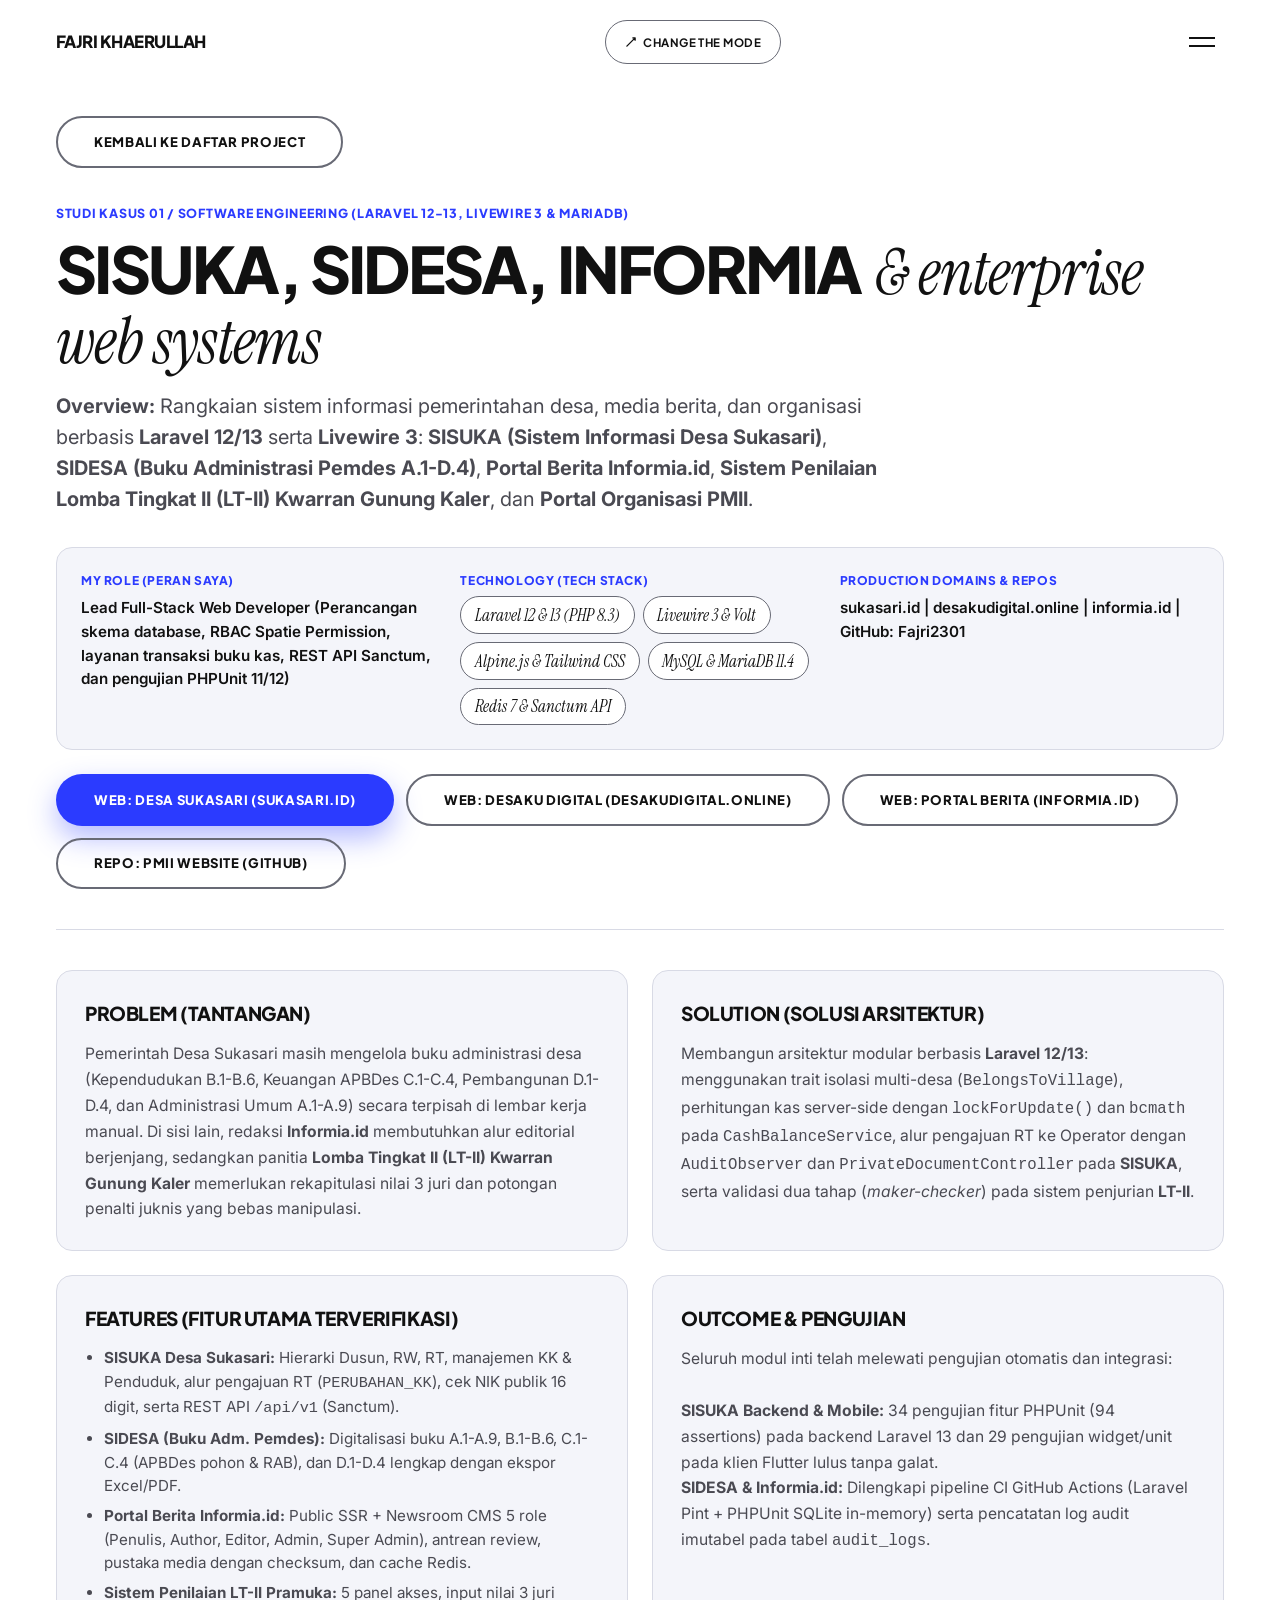
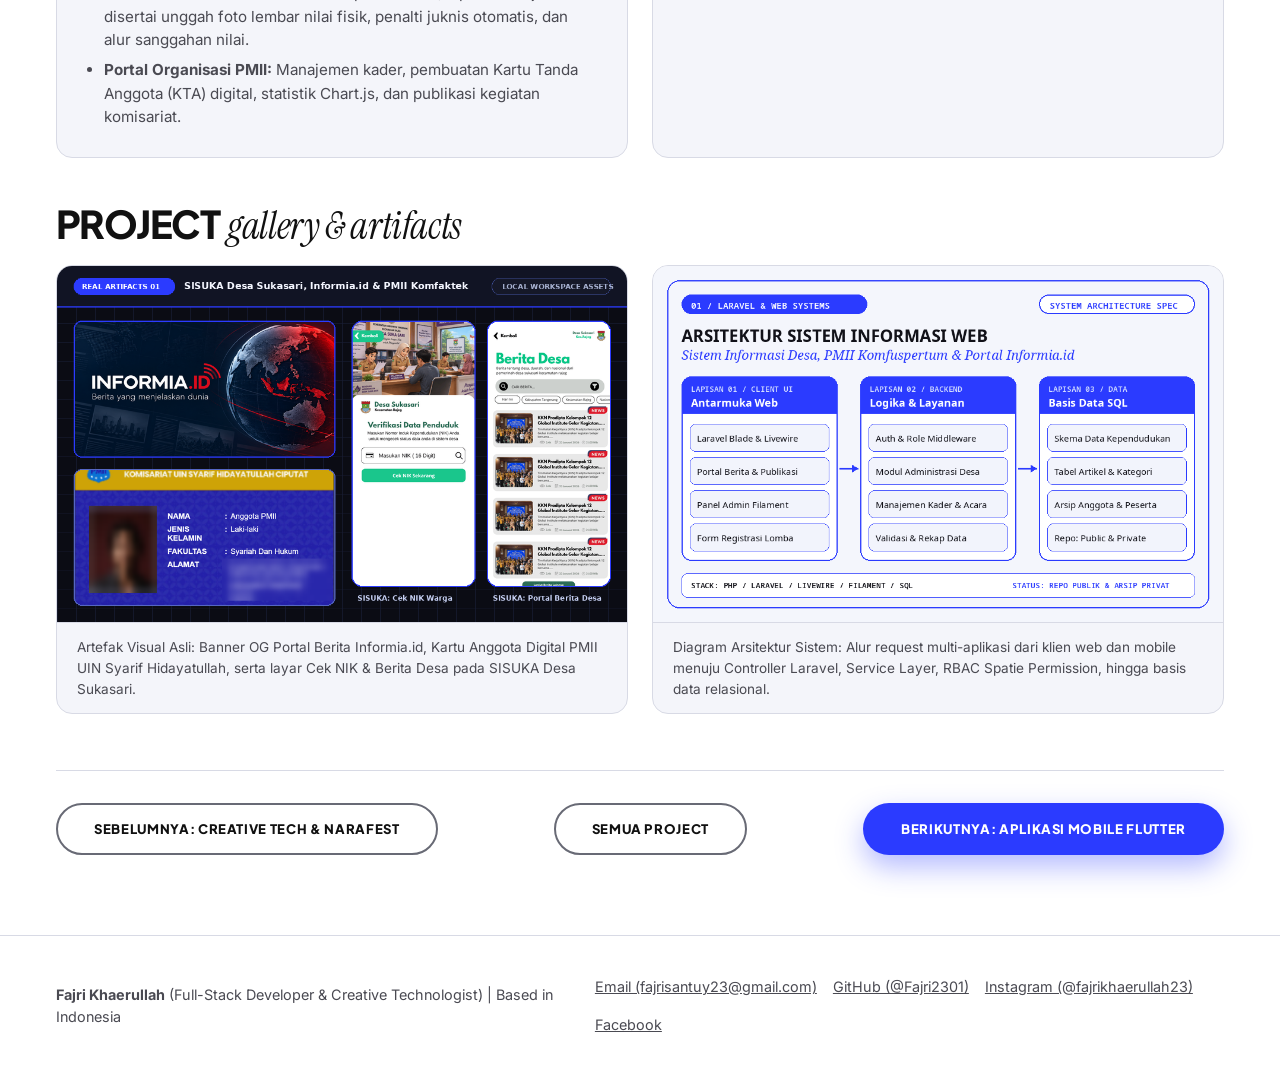
==== projects/project-1.html @ eee6082b "fajri : tambah kontak email di tombol CTA, footer, dan menu, serta link Contact di menu halaman proy" ====
<!DOCTYPE html>
<html lang="id" data-theme="light">
<head>
  <meta charset="UTF-8">
  <meta name="viewport" content="width=device-width, initial-scale=1.0">
  <meta name="description" content="Studi kasus pengembangan Sistem Informasi Desa, Portal Organisasi PMII, dan Web Platform oleh Fajri Khaerullah.">
  <title>Sistem Informasi Desa &amp; Portal Web | Fajri Khaerullah</title>
  <link rel="icon" href="data:image/svg+xml,%3Csvg xmlns='http://www.w3.org/2000/svg' viewBox='0 0 32 32'%3E%3Crect width='32' height='32' rx='8' fill='%232B3BFF'/%3E%3Ctext x='50%25' y='55%25' dominant-baseline='middle' text-anchor='middle' fill='%23FFFFFF' font-family='sans-serif' font-size='15' font-weight='800'%3EFK%3C/text%3E%3C/svg%3E">
  <link rel="preconnect" href="https://fonts.googleapis.com">
  <link rel="preconnect" href="https://fonts.gstatic.com" crossorigin>
  <link href="https://fonts.googleapis.com/css2?family=Instrument+Serif:ital@0;1&amp;family=Inter:wght@400;500;600;700&amp;family=Plus+Jakarta+Sans:wght@700;800&amp;display=swap" rel="stylesheet">
  <link rel="stylesheet" href="../css/base.css">
  <link rel="stylesheet" href="../css/layout.css">
  <link rel="stylesheet" href="../css/components.css">
  <link rel="stylesheet" href="../css/project.css">
</head>
<body>
  <a href="#main-content" class="skip-link">Lewati ke konten utama</a>

  <header class="site-header">
    <div class="container header-bar">
      <a href="../index.html" class="site-logo">FAJRI KHAERULLAH</a>

      <div class="header-center">
        <button type="button" id="mode-toggle-btn" class="mode-toggle-pill" aria-pressed="false" aria-label="Change the Mode (Ganti tema gelap atau terang)">
          <svg class="mode-toggle-icon" viewBox="0 0 16 16" fill="none" aria-hidden="true">
            <path d="M2.5 13.5L13.5 2.5M10.5 2.5H13.5V5.5" stroke="currentColor" stroke-width="1.8" stroke-linecap="round" stroke-linejoin="round"/>
          </svg>
          <span>Change the Mode</span>
        </button>
      </div>

      <button type="button" id="hamburger-btn" class="hamburger-btn" aria-expanded="false" aria-controls="menu-overlay" aria-label="Buka menu navigasi">
        <span class="hamburger-line"></span>
        <span class="hamburger-line"></span>
      </button>
    </div>
  </header>

  <div id="menu-overlay" class="menu-overlay" aria-hidden="true" role="dialog" aria-modal="true" aria-label="Menu Navigasi Utama">
    <div class="menu-overlay-top">
      <span class="site-logo">FAJRI KHAERULLAH</span>
      <button type="button" id="menu-close-btn" class="menu-close-btn" aria-label="Tutup menu navigasi">
        Close (Esc)
      </button>
    </div>

    <nav class="menu-nav" aria-label="Tautan bagian halaman">
      <ul class="menu-nav-list">
        <li>
          <a href="../index.html#hero" class="menu-nav-link">
            <span class="display-bold">01</span>
            <span class="serif-italic">Home</span>
          </a>
        </li>
        <li>
          <a href="../index.html#about" class="menu-nav-link">
            <span class="display-bold">02</span>
            <span class="serif-italic">About &amp; Pillars</span>
          </a>
        </li>
        <li>
          <a href="../index.html#skills" class="menu-nav-link">
            <span class="display-bold">03</span>
            <span class="serif-italic">Skills &amp; Stack</span>
          </a>
        </li>
        <li>
          <a href="../index.html#projects" class="menu-nav-link">
            <span class="display-bold">04</span>
            <span class="serif-italic">Selected projects</span>
          </a>
        </li>
        <li>
          <a href="#contact" class="menu-nav-link">
            <span class="display-bold">05</span>
            <span class="serif-italic">Contact</span>
          </a>
        </li>
      </ul>
    </nav>

    <div class="menu-overlay-footer">
      <span>Fajri Khaerullah (Full-Stack Developer &amp; Creative Technologist)</span>
      <span><a href="mailto:fajrisantuy23@gmail.com">fajrisantuy23@gmail.com</a> | GitHub: github.com/Fajri2301 | Instagram: @fajrikhaerullah23</span>
    </div>
  </div>

  <main id="main-content" class="project-page-main">
    <div class="container">
      <div class="project-back-row">
        <a href="../index.html#projects" class="btn-pill btn-pill--outline">Kembali ke Daftar Project</a>
      </div>

      <header class="project-hero">
        <span class="project-badge">STUDI KASUS 01 / SOFTWARE ENGINEERING (LARAVEL 12-13, LIVEWIRE 3 &amp; MARIADB)</span>
        <h1 class="project-page-title heading-mixed">
          <span class="display-bold">SISUKA, SIDESA, INFORMIA</span>
          <span class="serif-italic">&amp; enterprise web systems</span>
        </h1>
        <p class="project-page-summary">
          <strong>Overview:</strong> Rangkaian sistem informasi pemerintahan desa, media berita, dan organisasi berbasis <strong>Laravel 12/13</strong> serta <strong>Livewire 3</strong>: <strong>SISUKA (Sistem Informasi Desa Sukasari)</strong>, <strong>SIDESA (Buku Administrasi Pemdes A.1-D.4)</strong>, <strong>Portal Berita Informia.id</strong>, <strong>Sistem Penilaian Lomba Tingkat II (LT-II) Kwarran Gunung Kaler</strong>, dan <strong>Portal Organisasi PMII</strong>.
        </p>

        <div class="project-meta-grid">
          <div class="project-meta-item">
            <span class="project-meta-label">My Role (Peran Saya)</span>
            <p class="project-meta-value">Lead Full-Stack Web Developer (Perancangan skema database, RBAC Spatie Permission, layanan transaksi buku kas, REST API Sanctum, dan pengujian PHPUnit 11/12)</p>
          </div>

          <div class="project-meta-item">
            <span class="project-meta-label">Technology (Tech Stack)</span>
            <ul class="project-stack-list" aria-label="Teknologi Project 1">
              <li class="project-stack-chip">Laravel 12 &amp; 13 (PHP 8.3)</li>
              <li class="project-stack-chip">Livewire 3 &amp; Volt</li>
              <li class="project-stack-chip">Alpine.js &amp; Tailwind CSS</li>
              <li class="project-stack-chip">MySQL &amp; MariaDB 11.4</li>
              <li class="project-stack-chip">Redis 7 &amp; Sanctum API</li>
            </ul>
          </div>

          <div class="project-meta-item">
            <span class="project-meta-label">Production Domains &amp; Repos</span>
            <p class="project-meta-value">sukasari.id | desakudigital.online | informia.id | GitHub: Fajri2301</p>
          </div>
        </div>

        <div class="project-external-links">
          <a href="https://sukasari.id" target="_blank" rel="noopener noreferrer" class="btn-pill btn-pill--blue">Web: Desa Sukasari (sukasari.id)</a>
          <a href="https://desakudigital.online" target="_blank" rel="noopener noreferrer" class="btn-pill btn-pill--outline">Web: Desaku Digital (desakudigital.online)</a>
          <a href="https://informia.id" target="_blank" rel="noopener noreferrer" class="btn-pill btn-pill--outline">Web: Portal Berita (informia.id)</a>
          <a href="https://github.com/Fajri2301/pmii-uin-jakarta-website" target="_blank" rel="noopener noreferrer" class="btn-pill btn-pill--outline">Repo: PMII Website (GitHub)</a>
        </div>
      </header>

      <section class="project-case-grid" aria-label="Problem, Solution, Features, dan Outcome">
        <article class="project-case-box">
          <h2 class="project-case-title">Problem (Tantangan)</h2>
          <p class="project-case-text">
            Pemerintah Desa Sukasari masih mengelola buku administrasi desa (Kependudukan B.1-B.6, Keuangan APBDes C.1-C.4, Pembangunan D.1-D.4, dan Administrasi Umum A.1-A.9) secara terpisah di lembar kerja manual. Di sisi lain, redaksi <strong>Informia.id</strong> membutuhkan alur editorial berjenjang, sedangkan panitia <strong>Lomba Tingkat II (LT-II) Kwarran Gunung Kaler</strong> memerlukan rekapitulasi nilai 3 juri dan potongan penalti juknis yang bebas manipulasi.
          </p>
        </article>

        <article class="project-case-box">
          <h2 class="project-case-title">Solution (Solusi Arsitektur)</h2>
          <p class="project-case-text">
            Membangun arsitektur modular berbasis <strong>Laravel 12/13</strong>: menggunakan trait isolasi multi-desa (<code>BelongsToVillage</code>), perhitungan kas server-side dengan <code>lockForUpdate()</code> dan <code>bcmath</code> pada <code>CashBalanceService</code>, alur pengajuan RT ke Operator dengan <code>AuditObserver</code> dan <code>PrivateDocumentController</code> pada <strong>SISUKA</strong>, serta validasi dua tahap (<em>maker-checker</em>) pada sistem penjurian <strong>LT-II</strong>.
          </p>
        </article>

        <article class="project-case-box">
          <h2 class="project-case-title">Features (Fitur Utama Terverifikasi)</h2>
          <ul class="project-feature-list">
            <li><strong>SISUKA Desa Sukasari:</strong> Hierarki Dusun, RW, RT, manajemen KK &amp; Penduduk, alur pengajuan RT (<code>PERUBAHAN_KK</code>), cek NIK publik 16 digit, serta REST API <code>/api/v1</code> (Sanctum).</li>
            <li><strong>SIDESA (Buku Adm. Pemdes):</strong> Digitalisasi buku A.1-A.9, B.1-B.6, C.1-C.4 (APBDes pohon &amp; RAB), dan D.1-D.4 lengkap dengan ekspor Excel/PDF.</li>
            <li><strong>Portal Berita Informia.id:</strong> Public SSR + Newsroom CMS 5 role (Penulis, Author, Editor, Admin, Super Admin), antrean review, pustaka media dengan checksum, dan cache Redis.</li>
            <li><strong>Sistem Penilaian LT-II Pramuka:</strong> 5 panel akses, input nilai 3 juri disertai unggah foto lembar nilai fisik, penalti juknis otomatis, dan alur sanggahan nilai.</li>
            <li><strong>Portal Organisasi PMII:</strong> Manajemen kader, pembuatan Kartu Tanda Anggota (KTA) digital, statistik Chart.js, dan publikasi kegiatan komisariat.</li>
          </ul>
        </article>

        <article class="project-case-box">
          <h2 class="project-case-title">Outcome &amp; Pengujian</h2>
          <p class="project-case-text">
            Seluruh modul inti telah melewati pengujian otomatis dan integrasi:
            <br><br>
            <strong>SISUKA Backend &amp; Mobile:</strong> 34 pengujian fitur PHPUnit (94 assertions) pada backend Laravel 13 dan 29 pengujian widget/unit pada klien Flutter lulus tanpa galat.
            <br>
            <strong>SIDESA &amp; Informia.id:</strong> Dilengkapi pipeline CI GitHub Actions (Laravel Pint + PHPUnit SQLite in-memory) serta pencatatan log audit imutabel pada tabel <code>audit_logs</code>.
          </p>
        </article>
      </section>

      <section class="project-gallery-section" aria-labelledby="gallery-heading-1">
        <h2 id="gallery-heading-1" class="project-gallery-heading heading-mixed">
          <span class="display-bold">PROJECT</span>
          <span class="serif-italic">gallery &amp; artifacts</span>
        </h2>

        <div class="project-gallery-grid">
          <figure class="project-gallery-item">
            <img src="../assets/img/project-1-real.png" alt="Tangkapan layar asli aplikasi SISUKA Desa Sukasari, Portal Berita Informia.id, dan Kartu Anggota PMII" width="960" height="600">
            <figcaption class="project-gallery-caption">Artefak Visual Asli: Banner OG Portal Berita Informia.id, Kartu Anggota Digital PMII UIN Syarif Hidayatullah, serta layar Cek NIK &amp; Berita Desa pada SISUKA Desa Sukasari.</figcaption>
          </figure>

          <figure class="project-gallery-item">
            <img src="../assets/img/project-1.png" alt="Diagram arsitektur teknis Sistem Informasi Desa, Portal PMII, dan Informia.id" width="960" height="600">
            <figcaption class="project-gallery-caption">Diagram Arsitektur Sistem: Alur request multi-aplikasi dari klien web dan mobile menuju Controller Laravel, Service Layer, RBAC Spatie Permission, hingga basis data relasional.</figcaption>
          </figure>
        </div>
      </section>

      <nav class="project-pager" aria-label="Navigasi antar project">
        <a href="project-3.html" class="btn-pill btn-pill--outline">Sebelumnya: Creative Tech &amp; NARAFEST</a>
        <a href="../index.html#projects" class="btn-pill btn-pill--outline">Semua Project</a>
        <a href="project-2.html" class="btn-pill btn-pill--blue">Berikutnya: Aplikasi Mobile Flutter</a>
      </nav>
    </div>
  </main>

  <footer id="contact" class="site-footer">
    <div class="container footer-inner">
      <div>
        <strong>Fajri Khaerullah</strong> (Full-Stack Developer &amp; Creative Technologist) | Based in Indonesia
      </div>
      <ul class="footer-links" aria-label="Kontak dan media sosial Fajri Khaerullah">
        <li><a href="mailto:fajrisantuy23@gmail.com">Email (fajrisantuy23@gmail.com)</a></li>
        <li><a href="https://github.com/Fajri2301" target="_blank" rel="noopener noreferrer">GitHub (@Fajri2301)</a></li>
        <li><a href="https://instagram.com/fajrikhaerullah23" target="_blank" rel="noopener noreferrer">Instagram (@fajrikhaerullah23)</a></li>
        <li><a href="https://www.facebook.com/share/1CyBPNU9N8/" target="_blank" rel="noopener noreferrer">Facebook</a></li>
      </ul>
    </div>
  </footer>

  <script src="../js/theme.js"></script>
  <script src="../js/menu.js"></script>
  <script src="../js/tags.js"></script>
  <script src="../js/main.js"></script>
</body>
</html>
---- css/base.css ----
:root {
  --color-bg: #FFFFFF;
  --color-surface: #F4F5FA;
  --color-primary: #2B3BFF;
  --color-primary-solid: #2B3BFF;
  --color-primary-hover: #1D2BD6;
  --color-text: #111111;
  --color-text-muted: #4A4A52;
  --color-border: #686A75;
  --color-border-subtle: #D8DAE5;
  --color-white: #FFFFFF;
  --color-black: #111111;

  --font-display: "Plus Jakarta Sans", "Inter Tight", "Inter", -apple-system, BlinkMacSystemFont, "Segoe UI", Roboto, sans-serif;
  --font-serif: "Instrument Serif", "Playfair Display", Georgia, "Times New Roman", serif;
  --font-body: "Inter", -apple-system, BlinkMacSystemFont, "Segoe UI", Roboto, sans-serif;

  --radius-pill: 999px;
  --radius-card: 16px;
  --radius-sm: 10px;

  --space-xs: 0.5rem;
  --space-sm: 0.75rem;
  --space-md: 1.25rem;
  --space-lg: 2rem;
  --space-xl: 3.5rem;
  --space-2xl: 5rem;

  --ease-smooth: cubic-bezier(0.22, 1, 0.36, 1);
}

[data-theme="dark"] {
  --color-bg: #0B0C14;
  --color-surface: #151828;
  --color-primary: #6C7BFF;
  --color-primary-solid: #2B3BFF;
  --color-primary-hover: #4252FF;
  --color-text: #F5F6FA;
  --color-text-muted: #B4B8CC;
  --color-border: #7E86A8;
  --color-border-subtle: #262B42;
}

*,
*::before,
*::after {
  box-sizing: border-box;
}

html {
  scroll-behavior: smooth;
  -webkit-text-size-adjust: 100%;
}

body {
  margin: 0;
  background-color: var(--color-bg);
  color: var(--color-text);
  font-family: var(--font-body);
  font-size: 1rem;
  line-height: 1.55;
  -webkit-font-smoothing: antialiased;
  overflow-x: hidden;
  transition: background-color 220ms var(--ease-smooth), color 220ms var(--ease-smooth);
}

img,
svg {
  max-width: 100%;
  display: block;
}

a {
  color: inherit;
}

:focus-visible {
  outline: 3px solid var(--color-primary);
  outline-offset: 3px;
}

.skip-link {
  position: absolute;
  top: -100px;
  left: 1rem;
  z-index: 999;
  padding: 0.65rem 1.1rem;
  background-color: var(--color-primary-solid);
  color: var(--color-white);
  font-weight: 700;
  border-radius: var(--radius-sm);
  text-decoration: none;
}

.skip-link:focus-visible {
  top: 1rem;
}

.sr-only {
  position: absolute;
  width: 1px;
  height: 1px;
  padding: 0;
  margin: -1px;
  overflow: hidden;
  clip: rect(0, 0, 0, 0);
  white-space: nowrap;
  border: 0;
}

/* Mixed typography helper classes matching the visual reference */
.heading-mixed {
  margin: 0;
  line-height: 0.96;
}

.display-bold {
  font-family: var(--font-display);
  font-weight: 800;
  text-transform: uppercase;
  letter-spacing: -0.04em;
}

.serif-italic {
  font-family: var(--font-serif);
  font-style: italic;
  font-weight: 400;
  letter-spacing: -0.01em;
}

@media (prefers-reduced-motion: reduce) {
  html {
    scroll-behavior: auto;
  }
  *,
  *::before,
  *::after {
    animation-duration: 0.01ms !important;
    animation-iteration-count: 1 !important;
    transition-duration: 0.01ms !important;
  }
}
---- css/layout.css ----
.container {
  width: 100%;
  max-width: 1280px;
  margin-inline: auto;
  padding-inline: 1.25rem;
}

/* Header: 3-column alignment (Logo left, Change the Mode center, Hamburger right) */
.site-header {
  position: relative;
  z-index: 40;
  padding-block: 1.25rem;
  background-color: var(--color-bg);
}

.header-bar {
  display: grid;
  grid-template-columns: auto 1fr auto;
  align-items: center;
  gap: 0.75rem;
}

.header-center {
  display: flex;
  justify-content: center;
}

/* Hero Section: Giant text behind cutout subject + side captions + bottom CTA */
.hero-section {
  position: relative;
  background-color: var(--color-bg);
  padding-top: 1rem;
  overflow: hidden;
}

.hero-stage {
  position: relative;
  display: flex;
  flex-direction: column;
  align-items: center;
  justify-content: flex-end;
  padding-top: 1.25rem;
}

/* Layer 1 (z-index: 1): Typographic backdrop behind the portrait cutout */
.hero-backdrop-text {
  position: absolute;
  top: clamp(1.85rem, 4.8vw, 3.6rem);
  left: 0;
  right: 0;
  z-index: 1;
  display: flex;
  flex-direction: column;
  align-items: center;
  pointer-events: none;
  user-select: none;
}

.hero-serif-row {
  width: 100%;
  display: grid;
  grid-template-columns: 0.88fr clamp(7.6rem, 31vw, 13.2rem) 1.12fr;
  align-items: baseline;
  margin-bottom: -0.04em;
  font-size: clamp(1.38rem, 6.4vw, 5.75rem);
  line-height: 0.95;
  color: var(--color-text);
}

.hero-word-left {
  text-align: right;
  padding-right: 0;
  transform: translateX(clamp(0.35rem, 1.2vw, 1rem));
}

.hero-head-spacer {
  display: block;
  width: 100%;
  height: 1px;
}

.hero-word-right {
  text-align: left;
  padding-left: clamp(0.25rem, 1.1vw, 0.85rem);
}

.hero-giant-word {
  display: block;
  width: 100%;
  text-align: center;
  font-size: clamp(1.95rem, 8.2vw, 6.75rem);
  line-height: 0.92;
  color: var(--color-primary);
  letter-spacing: -0.04em;
  white-space: nowrap;
}

/* Layer 2 (z-index: 2): Transparent PNG cutout overlapping the giant heading */
.hero-figure-wrap {
  position: relative;
  z-index: 2;
  width: min(82vw, 490px);
  margin-top: 0;
  margin-bottom: 0;
  pointer-events: none;
}

.hero-cutout-img {
  width: 100%;
  height: auto;
  object-fit: contain;
  margin-inline: auto;
  filter: drop-shadow(0 2px 8px rgba(17, 17, 17, 0.08));
}

/* Layer 3 (z-index: 3): Foreground CTA button & left/right captions */
.hero-cta-layer {
  position: absolute;
  bottom: 1.5rem;
  left: 50%;
  transform: translateX(-50%);
  z-index: 3;
}

.hero-captions-bar {
  position: relative;
  z-index: 3;
  display: grid;
  grid-template-columns: 1fr;
  gap: 1.25rem;
  padding-block: 1.5rem 2.25rem;
  border-top: 1px solid var(--color-border-subtle);
}

.hero-caption-left {
  text-align: left;
  max-width: 28ch;
}

.hero-caption-rule {
  display: block;
  width: 2.25rem;
  height: 2px;
  background-color: var(--color-text);
  margin-bottom: 0.65rem;
}

.hero-caption-bold {
  margin: 0;
  font-family: var(--font-display);
  font-size: 0.78rem;
  font-weight: 800;
  line-height: 1.45;
  letter-spacing: 0.02em;
  text-transform: uppercase;
  color: var(--color-text);
}

.hero-caption-right {
  margin: 0;
  text-align: left;
  font-size: 0.88rem;
  line-height: 1.5;
  color: var(--color-text-muted);
  max-width: 32ch;
}

/* Section 2: Full Electric Blue Skills Block */
.skills-section {
  position: relative;
  background-color: var(--color-primary-solid);
  color: var(--color-white);
  padding-top: 3.5rem;
  padding-bottom: 2.25rem;
  overflow: hidden;
}

.skills-top-grid {
  display: grid;
  grid-template-columns: 1fr;
  gap: 1.75rem;
  align-items: start;
  margin-bottom: 3rem;
}

.skills-heading {
  color: var(--color-white);
}

.skills-heading .display-bold {
  display: block;
  font-size: clamp(2.6rem, 8vw, 5.75rem);
  line-height: 0.95;
}

.skills-heading .serif-italic {
  display: block;
  font-size: clamp(2.9rem, 8.8vw, 6.4rem);
  line-height: 0.92;
  margin-top: -0.05em;
}

.skills-aside {
  display: flex;
  flex-direction: column;
  align-items: flex-start;
  gap: 1.25rem;
  max-width: 32ch;
}

.skills-desc {
  margin: 0;
  font-size: 0.9rem;
  line-height: 1.55;
  color: var(--color-white);
}

/* Section 3: Selected Projects Section */
.projects-section {
  background-color: var(--color-bg);
  padding-block: 4rem 4rem;
}

/* About & 5 Pillars Section */
.about-section {
  background-color: var(--color-surface);
  border-top: 1px solid var(--color-border-subtle);
  border-bottom: 1px solid var(--color-border-subtle);
  padding-block: 4rem;
}

.about-grid {
  display: grid;
  grid-template-columns: 1fr;
  gap: 2.5rem;
  margin-bottom: 3rem;
}

.about-narrative {
  display: flex;
  flex-direction: column;
  gap: 1rem;
  font-size: 1rem;
  color: var(--color-text);
  max-width: 64ch;
}

.about-narrative p {
  margin: 0;
}

.pillars-grid {
  display: grid;
  grid-template-columns: 1fr;
  gap: 1.25rem;
}

.inventory-section {
  margin-top: 3.5rem;
  padding-top: 3rem;
  border-top: 1px solid var(--color-border-subtle);
}

.inventory-grid {
  display: grid;
  grid-template-columns: 1fr;
  gap: 1.5rem;
  margin-top: 2rem;
}

.projects-header {
  text-align: center;
  margin-bottom: 3rem;
}

.projects-heading {
  display: inline-flex;
  flex-wrap: wrap;
  align-items: baseline;
  justify-content: center;
  gap: 0.35em;
  font-size: clamp(2.35rem, 7vw, 5rem);
}

.projects-heading .display-bold {
  color: var(--color-primary);
}

.projects-heading .serif-italic {
  color: var(--color-text);
  font-size: 1.12em;
}

.projects-subtext {
  margin: 0.75rem auto 0;
  max-width: 48ch;
  font-size: 0.95rem;
  color: var(--color-text-muted);
}

.projects-grid {
  display: grid;
  grid-template-columns: 1fr;
  gap: 2rem;
}

/* Footer */
.site-footer {
  border-top: 1px solid var(--color-border-subtle);
  padding-block: 2.5rem;
  background-color: var(--color-bg);
}

.footer-inner {
  display: flex;
  flex-direction: column;
  gap: 1rem;
  align-items: flex-start;
  justify-content: space-between;
  font-size: 0.9rem;
  color: var(--color-text-muted);
}

.footer-links {
  display: flex;
  flex-wrap: wrap;
  gap: 1rem;
  list-style: none;
  margin: 0;
  padding: 0;
}

/* Tablet Breakpoint (>= 768px) */
@media (min-width: 768px) {
  .container {
    padding-inline: 2.5rem;
  }

  .hero-stage {
    min-height: 560px;
    padding-top: 2rem;
  }

  .hero-figure-wrap {
    width: min(56vw, 520px);
  }

  .hero-cta-layer {
    bottom: 2.5rem;
  }

  .hero-captions-bar {
    position: absolute;
    bottom: 2.25rem;
    left: 2.5rem;
    right: 2.5rem;
    padding-block: 0;
    border-top: 0;
    grid-template-columns: 1fr 1fr;
    align-items: end;
    pointer-events: none;
  }

  .hero-caption-left,
  .hero-caption-right {
    pointer-events: auto;
  }

  .hero-caption-right {
    justify-self: end;
    text-align: right;
  }

  .skills-section {
    padding-top: 5rem;
    padding-bottom: 3rem;
  }

  .skills-top-grid {
    grid-template-columns: 1.35fr 0.65fr;
    align-items: center;
    margin-bottom: 4.5rem;
  }

  .skills-aside {
    justify-self: end;
  }

  .projects-grid {
    grid-template-columns: repeat(3, minmax(0, 1fr));
    gap: 1.75rem;
  }

  .about-grid {
    grid-template-columns: 5fr 7fr;
    align-items: start;
  }

  .pillars-grid {
    grid-template-columns: repeat(2, minmax(0, 1fr));
  }

  .inventory-grid {
    grid-template-columns: repeat(3, minmax(0, 1fr));
  }

  .footer-inner {
    flex-direction: row;
    align-items: center;
  }
}

/* Desktop Breakpoint (>= 1120px) */
@media (min-width: 1120px) {
  .container {
    padding-inline: 3.5rem;
  }

  .hero-stage {
    min-height: 620px;
    padding-top: 1rem;
  }

  .hero-backdrop-text {
    top: 2.25rem;
  }

  .hero-serif-row {
    padding-inline: 2.5rem;
  }

  .hero-figure-wrap {
    width: 600px;
    margin-top: -1.5rem;
  }

  .hero-cta-layer {
    bottom: 3.25rem;
  }

  .hero-captions-bar {
    left: 3.5rem;
    right: 3.5rem;
    bottom: 3rem;
  }
}
---- css/components.css ----
/* Logo on top left */
.site-logo {
  display: inline-flex;
  align-items: center;
  min-height: 44px;
  max-width: 12ch;
  font-family: var(--font-display);
  font-weight: 800;
  font-size: clamp(0.82rem, 1.8vw, 1.05rem);
  line-height: 1.1;
  letter-spacing: -0.03em;
  text-transform: uppercase;
  text-decoration: none;
  color: var(--color-text);
}

@media (min-width: 640px) {
  .site-logo {
    max-width: none;
  }
}

/* Center header pill outline button: "CHANGE THE MODE" */
.mode-toggle-pill {
  display: inline-flex;
  align-items: center;
  justify-content: center;
  gap: 0.4rem;
  min-height: 44px;
  padding: 0.4rem 0.85rem;
  background-color: transparent;
  color: var(--color-text);
  border: 1.5px solid var(--color-border);
  border-radius: var(--radius-pill);
  font-family: var(--font-display);
  font-size: clamp(0.64rem, 1.4vw, 0.72rem);
  font-weight: 700;
  letter-spacing: 0.04em;
  text-transform: uppercase;
  white-space: nowrap;
  cursor: pointer;
  transition: background-color 180ms var(--ease-smooth), border-color 180ms var(--ease-smooth), transform 180ms var(--ease-smooth);
}

@media (min-width: 640px) {
  .mode-toggle-pill {
    padding: 0.45rem 1.15rem;
  }
}

.mode-toggle-pill:hover,
.mode-toggle-pill:active {
  background-color: var(--color-surface);
  border-color: var(--color-text);
}

.mode-toggle-icon {
  width: 12px;
  height: 12px;
  flex-shrink: 0;
}

/* Right header two-line hamburger button */
.hamburger-btn {
  display: inline-flex;
  flex-direction: column;
  align-items: center;
  justify-content: center;
  gap: 6px;
  width: 44px;
  height: 44px;
  padding: 0;
  background-color: transparent;
  border: 1.5px solid transparent;
  border-radius: var(--radius-sm);
  color: var(--color-text);
  cursor: pointer;
}

.hamburger-btn:hover,
.hamburger-btn:active {
  background-color: var(--color-surface);
}

.hamburger-line {
  display: block;
  width: 26px;
  height: 2px;
  background-color: var(--color-text);
  transition: transform 220ms var(--ease-smooth), opacity 220ms var(--ease-smooth);
}

.hamburger-btn[aria-expanded="true"] .hamburger-line:first-child {
  transform: translateY(4px) rotate(45deg);
}

.hamburger-btn[aria-expanded="true"] .hamburger-line:last-child {
  transform: translateY(-4px) rotate(-45deg);
}

/* Fullscreen / Overlay Navigation Menu */
.menu-overlay {
  position: fixed;
  inset: 0;
  z-index: 120;
  background-color: var(--color-bg);
  color: var(--color-text);
  display: flex;
  flex-direction: column;
  justify-content: space-between;
  padding: 1.5rem;
  opacity: 0;
  visibility: hidden;
  pointer-events: none;
  transition: opacity 240ms var(--ease-smooth), visibility 240ms var(--ease-smooth);
}

.menu-overlay.is-open {
  opacity: 1;
  visibility: visible;
  pointer-events: auto;
}

.menu-overlay-top {
  display: flex;
  align-items: center;
  justify-content: space-between;
  width: 100%;
  max-width: 1280px;
  margin-inline: auto;
}

.menu-close-btn {
  display: inline-flex;
  align-items: center;
  justify-content: center;
  min-height: 44px;
  padding: 0.5rem 1.15rem;
  background-color: var(--color-surface);
  color: var(--color-text);
  border: 1.5px solid var(--color-border);
  border-radius: var(--radius-pill);
  font-family: var(--font-display);
  font-size: 0.78rem;
  font-weight: 700;
  text-transform: uppercase;
  letter-spacing: 0.04em;
  cursor: pointer;
}

.menu-nav {
  width: 100%;
  max-width: 1280px;
  margin-inline: auto;
}

.menu-nav-list {
  list-style: none;
  margin: 0;
  padding: 0;
  display: flex;
  flex-direction: column;
  gap: 1rem;
}

.menu-nav-link {
  display: inline-flex;
  align-items: baseline;
  gap: 0.65rem;
  min-height: 48px;
  text-decoration: none;
  font-size: clamp(2rem, 5vw, 3.6rem);
  line-height: 1.1;
  color: var(--color-text);
  transition: color 180ms var(--ease-smooth), transform 180ms var(--ease-smooth);
}

.menu-nav-link:hover,
.menu-nav-link:active {
  color: var(--color-primary);
  transform: translateX(6px);
}

.menu-overlay-footer {
  width: 100%;
  max-width: 1280px;
  margin-inline: auto;
  padding-top: 1.25rem;
  border-top: 1px solid var(--color-border-subtle);
  display: flex;
  flex-wrap: wrap;
  justify-content: space-between;
  gap: 1rem;
  font-size: 0.9rem;
  color: var(--color-text-muted);
}

/* Pill CTA Buttons ("LET'S CHAT", "BOOK A CALL") */
.btn-pill {
  display: inline-flex;
  align-items: center;
  justify-content: center;
  min-height: 50px;
  padding: 0.85rem 2.25rem;
  border-radius: var(--radius-pill);
  font-family: var(--font-display);
  font-size: 0.82rem;
  font-weight: 800;
  letter-spacing: 0.05em;
  text-transform: uppercase;
  text-decoration: none;
  border: 2px solid transparent;
  cursor: pointer;
  transition: transform 200ms var(--ease-smooth), background-color 200ms var(--ease-smooth), box-shadow 200ms var(--ease-smooth);
}

.btn-pill:hover,
.btn-pill:active {
  transform: translateY(-2px);
}

.btn-pill--blue {
  background-color: var(--color-primary-solid);
  color: var(--color-white);
  box-shadow: 0 12px 28px rgba(43, 59, 255, 0.35);
}

.btn-pill--blue:hover,
.btn-pill--blue:active {
  background-color: var(--color-primary-hover);
}

.btn-pill--white {
  background-color: var(--color-white);
  color: var(--color-black);
  min-height: 46px;
  padding: 0.7rem 1.75rem;
  font-size: 0.75rem;
}

.btn-pill--white:hover,
.btn-pill--white:active {
  background-color: #EEF0FF;
}

.btn-pill--outline {
  background-color: transparent;
  color: var(--color-text);
  border-color: var(--color-border);
}

.btn-pill--outline:hover,
.btn-pill--outline:active {
  background-color: var(--color-surface);
  border-color: var(--color-text);
}

/* Stacked White Skill Pills in Section 2 */
@keyframes tag-wiggle {
  0% {
    transform: rotate(var(--tag-angle, 0deg)) scale(1);
  }
  30% {
    transform: rotate(calc(var(--tag-angle, 0deg) - 4deg)) translateY(-4px) scale(1.03);
  }
  65% {
    transform: rotate(calc(var(--tag-angle, 0deg) + 4deg)) translateY(-4px) scale(1.03);
  }
  100% {
    transform: rotate(var(--tag-angle, 0deg)) translateY(-2px) scale(1.02);
  }
}

.skills-pile {
  list-style: none;
  margin: 2rem auto 0;
  padding: 1.5rem 0.5rem 0.5rem;
  max-width: 960px;
  display: flex;
  flex-wrap: wrap;
  justify-content: center;
  align-items: center;
  gap: 0.65rem;
}

.skill-pill {
  --tag-angle: 0deg;
  --tag-shift-y: 0px;
  display: inline-flex;
  align-items: center;
  justify-content: center;
  min-height: 58px;
  padding: 0.75rem 2.1rem;
  background-color: var(--color-white);
  color: var(--color-black);
  border-radius: var(--radius-pill);
  border: 2px solid var(--color-primary-solid);
  font-family: var(--font-serif);
  font-style: italic;
  font-size: clamp(1.35rem, 2.5vw, 1.9rem);
  line-height: 1.1;
  box-shadow: 0 10px 24px rgba(8, 14, 82, 0.22);
  transform: rotate(var(--tag-angle)) translateY(var(--tag-shift-y));
  transition: transform 240ms var(--ease-smooth), box-shadow 240ms var(--ease-smooth);
  cursor: default;
}

.skill-pill:hover,
.skill-pill:focus-visible,
.skill-pill.is-wiggling {
  z-index: 5;
  animation: tag-wiggle 420ms var(--ease-smooth) forwards;
  box-shadow: 0 16px 32px rgba(8, 14, 82, 0.34);
}

/* Selected Projects Cards in Section 3 */
.project-card {
  display: flex;
  flex-direction: column;
  justify-content: space-between;
  background-color: var(--color-surface);
  border: 1.5px solid var(--color-border-subtle);
  border-radius: var(--radius-card);
  overflow: hidden;
  text-decoration: none;
  color: var(--color-text);
  transition: transform 240ms var(--ease-smooth), border-color 240ms var(--ease-smooth);
}

.project-card:hover,
.project-card:focus-visible {
  transform: translateY(-4px);
  border-color: var(--color-primary);
}

.project-card-thumb {
  width: 100%;
  aspect-ratio: 16 / 10;
  overflow: hidden;
  background-color: var(--color-border-subtle);
  border-bottom: 1px solid var(--color-border-subtle);
}

.project-card-thumb img {
  width: 100%;
  height: 100%;
  object-fit: cover;
  transition: transform 320ms var(--ease-smooth);
}

.project-card:hover .project-card-thumb img {
  transform: scale(1.03);
}

.project-card-body {
  padding: 1.5rem;
  display: flex;
  flex-direction: column;
  flex: 1;
  justify-content: space-between;
  gap: 1.25rem;
}

.project-card-meta {
  display: inline-block;
  font-family: var(--font-display);
  font-size: 0.72rem;
  font-weight: 800;
  letter-spacing: 0.06em;
  text-transform: uppercase;
  color: var(--color-primary);
  margin-bottom: 0.4rem;
}

.project-card-title {
  margin: 0 0 0.5rem 0;
  font-family: var(--font-display);
  font-size: 1.35rem;
  font-weight: 800;
  line-height: 1.2;
  color: var(--color-text);
}

.project-card-desc {
  margin: 0;
  font-size: 0.92rem;
  color: var(--color-text-muted);
}

.project-card-cta {
  display: inline-flex;
  align-items: center;
  gap: 0.4rem;
  min-height: 44px;
  font-family: var(--font-display);
  font-size: 0.8rem;
  font-weight: 800;
  text-transform: uppercase;
  letter-spacing: 0.04em;
  color: var(--color-primary);
}

/* 5 Pillars Cards & Inventory Cards */
.pillar-card,
.inventory-card {
  background-color: var(--color-bg);
  border: 1.5px solid var(--color-border-subtle);
  border-radius: var(--radius-card);
  padding: 1.5rem;
}

.inventory-card {
  background-color: var(--color-surface);
}

.pillar-num {
  display: inline-block;
  font-family: var(--font-display);
  font-size: 0.75rem;
  font-weight: 800;
  letter-spacing: 0.06em;
  text-transform: uppercase;
  color: var(--color-primary);
  margin-bottom: 0.4rem;
}

.pillar-title {
  margin: 0 0 0.75rem 0;
  font-family: var(--font-display);
  font-size: 1.15rem;
  font-weight: 800;
}

.pillar-list {
  margin: 0;
  padding-left: 1.15rem;
  font-size: 0.9rem;
  color: var(--color-text-muted);
  display: flex;
  flex-direction: column;
  gap: 0.35rem;
}

.doc-reminder-card {
  margin-top: 2.5rem;
  padding: 1.5rem;
  background-color: var(--color-surface);
  border: 2px solid var(--color-primary);
  border-radius: var(--radius-card);
  display: flex;
  flex-direction: column;
  gap: 0.65rem;
}

.doc-reminder-title {
  margin: 0;
  font-family: var(--font-display);
  font-size: 1rem;
  font-weight: 800;
  text-transform: uppercase;
  color: var(--color-primary);
}

.doc-reminder-text {
  margin: 0;
  font-size: 0.92rem;
  color: var(--color-text);
}

@media (min-width: 768px) {
  .skills-pile {
    gap: 0;
    padding-top: 2rem;
  }

  .skill-pill {
    margin: -0.35rem -0.45rem;
    min-height: 68px;
    padding: 0.9rem 2.6rem;
  }
}
---- css/project.css ----
.project-page-main {
  padding-block: 2rem 5rem;
}

.project-back-row {
  margin-bottom: 2rem;
}

.project-hero {
  padding-bottom: 2.5rem;
  border-bottom: 1px solid var(--color-border-subtle);
  margin-bottom: 2.5rem;
}

.project-badge {
  display: inline-block;
  font-family: var(--font-display);
  font-size: 0.78rem;
  font-weight: 800;
  letter-spacing: 0.06em;
  text-transform: uppercase;
  color: var(--color-primary);
  margin-bottom: 0.75rem;
}

.project-page-title {
  margin: 0 0 1rem 0;
  font-size: clamp(2.1rem, 5.5vw, 4rem);
  line-height: 1.05;
}

.project-page-summary {
  margin: 0 0 2rem 0;
  font-size: clamp(1.05rem, 1.8vw, 1.25rem);
  color: var(--color-text-muted);
  max-width: 65ch;
}

.project-meta-grid {
  display: grid;
  grid-template-columns: 1fr;
  gap: 1.25rem;
  padding: 1.5rem;
  background-color: var(--color-surface);
  border: 1.5px solid var(--color-border-subtle);
  border-radius: var(--radius-card);
}

.project-meta-item {
  display: flex;
  flex-direction: column;
  gap: 0.35rem;
}

.project-meta-label {
  font-family: var(--font-display);
  font-size: 0.75rem;
  font-weight: 800;
  text-transform: uppercase;
  letter-spacing: 0.05em;
  color: var(--color-primary);
}

.project-meta-value {
  margin: 0;
  font-size: 0.95rem;
  font-weight: 600;
  color: var(--color-text);
}

.project-stack-list {
  display: flex;
  flex-wrap: wrap;
  gap: 0.5rem;
  list-style: none;
  margin: 0;
  padding: 0;
}

.project-stack-chip {
  padding: 0.3rem 0.85rem;
  background-color: var(--color-bg);
  border: 1px solid var(--color-border);
  border-radius: var(--radius-pill);
  font-family: var(--font-serif);
  font-style: italic;
  font-size: 1.05rem;
}

.project-external-links {
  display: flex;
  flex-wrap: wrap;
  gap: 0.75rem;
  margin-top: 1.5rem;
}

.project-case-grid {
  display: grid;
  grid-template-columns: 1fr;
  gap: 1.5rem;
  margin-bottom: 3rem;
}

.project-case-box {
  padding: 1.75rem;
  background-color: var(--color-surface);
  border: 1.5px solid var(--color-border-subtle);
  border-radius: var(--radius-card);
}

.project-case-title {
  margin: 0 0 0.75rem 0;
  font-family: var(--font-display);
  font-size: 1.2rem;
  font-weight: 800;
  text-transform: uppercase;
  letter-spacing: -0.02em;
}

.project-case-text {
  margin: 0;
  color: var(--color-text-muted);
  font-size: 0.98rem;
  line-height: 1.65;
}

.project-feature-list {
  margin: 0.5rem 0 0 0;
  padding-left: 1.2rem;
  color: var(--color-text-muted);
  font-size: 0.95rem;
  display: flex;
  flex-direction: column;
  gap: 0.4rem;
}

.project-gallery-section {
  margin-bottom: 3.5rem;
}

.project-gallery-heading {
  margin: 0 0 1.25rem 0;
  font-size: clamp(1.6rem, 3.5vw, 2.4rem);
}

.project-gallery-grid {
  display: grid;
  grid-template-columns: 1fr;
  gap: 1.5rem;
}

.project-gallery-item {
  margin: 0;
  background-color: var(--color-surface);
  border: 1.5px solid var(--color-border-subtle);
  border-radius: var(--radius-card);
  overflow: hidden;
}

.project-gallery-item img {
  width: 100%;
  height: auto;
}

.project-gallery-caption {
  padding: 0.85rem 1.25rem;
  font-size: 0.85rem;
  color: var(--color-text-muted);
  border-top: 1px solid var(--color-border-subtle);
}

.project-pager {
  display: flex;
  flex-direction: column;
  gap: 1rem;
  justify-content: space-between;
  padding-top: 2rem;
  border-top: 1px solid var(--color-border-subtle);
}

@media (min-width: 768px) {
  .project-meta-grid {
    grid-template-columns: repeat(3, minmax(0, 1fr));
  }

  .project-case-grid {
    grid-template-columns: repeat(2, minmax(0, 1fr));
  }

  .project-gallery-grid {
    grid-template-columns: repeat(2, minmax(0, 1fr));
  }

  .project-pager {
    flex-direction: row;
    align-items: center;
  }
}
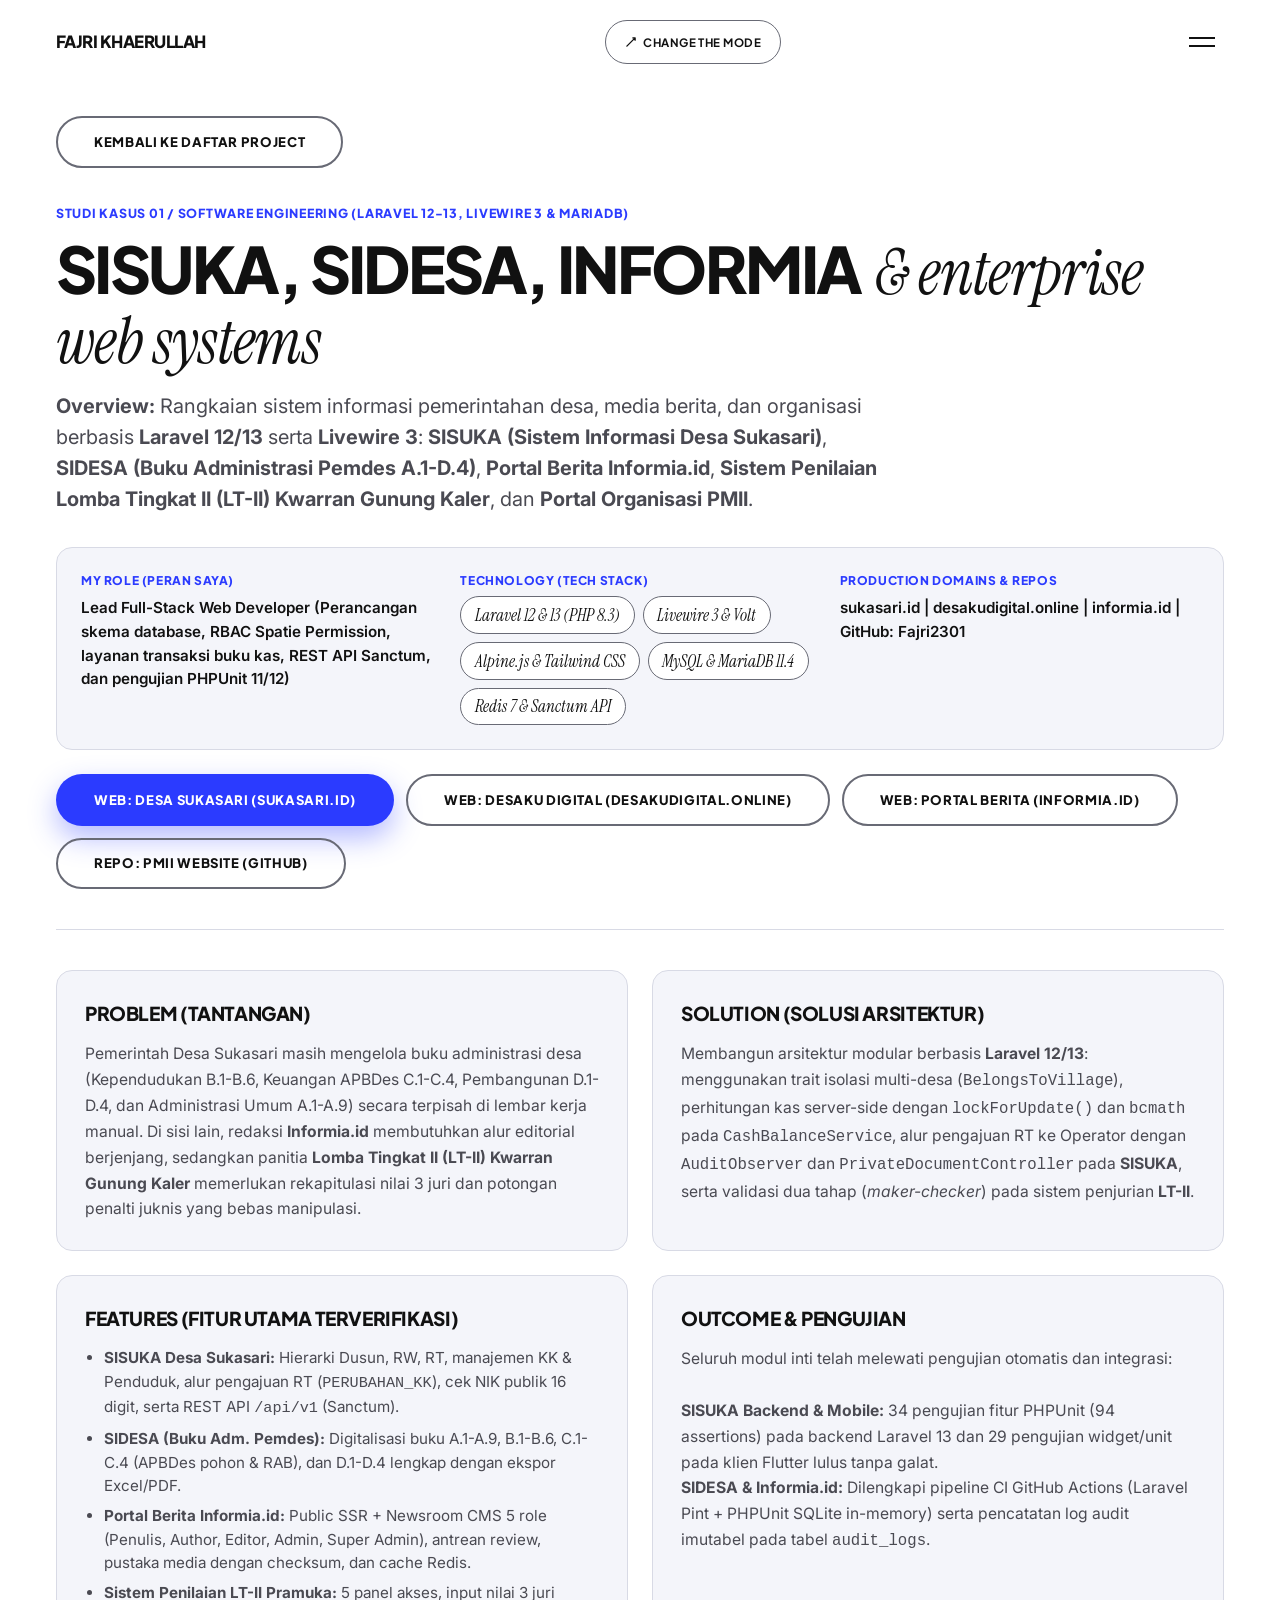
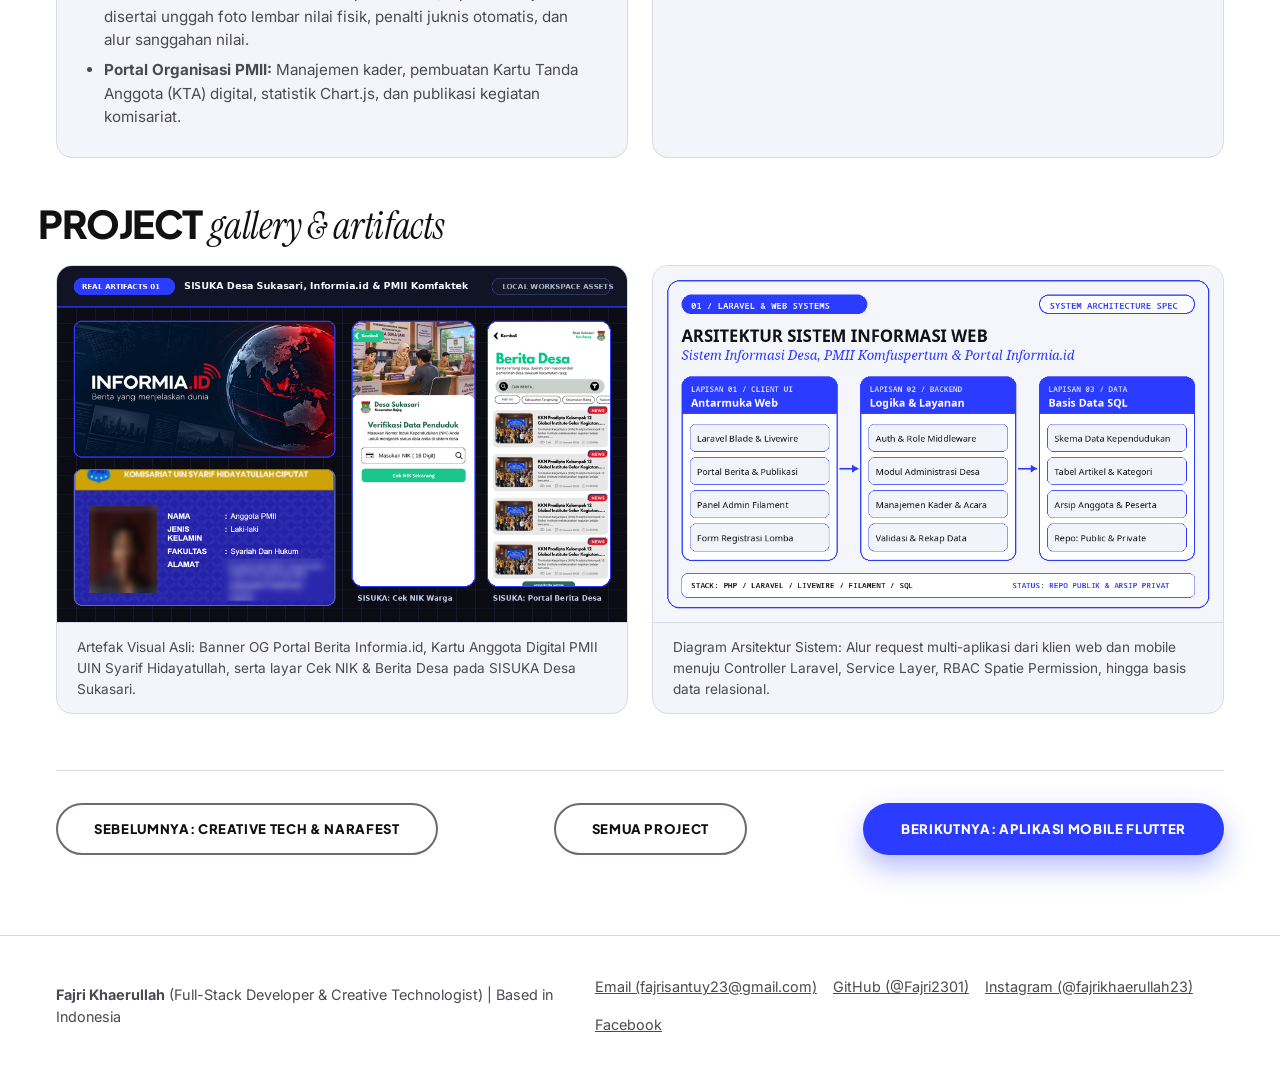
==== commit b6d005ec: "fajri : tambah motion graphics dan efek 3D scroll pada portofolio - Hero: lantai grid perspektif 3D " ====
--- a/projects/project-1.html
+++ b/projects/project-1.html
@@ -6,6 +6,21 @@
   <meta name="description" content="Studi kasus pengembangan Sistem Informasi Desa, Portal Organisasi PMII, dan Web Platform oleh Fajri Khaerullah.">
   <title>Sistem Informasi Desa &amp; Portal Web | Fajri Khaerullah</title>
   <link rel="icon" href="data:image/svg+xml,%3Csvg xmlns='http://www.w3.org/2000/svg' viewBox='0 0 32 32'%3E%3Crect width='32' height='32' rx='8' fill='%232B3BFF'/%3E%3Ctext x='50%25' y='55%25' dominant-baseline='middle' text-anchor='middle' fill='%23FFFFFF' font-family='sans-serif' font-size='15' font-weight='800'%3EFK%3C/text%3E%3C/svg%3E">
+  <script>
+    /* Pasang tema sebelum render agar tidak ada kilatan putih di dark mode. Key harus sama dengan js/theme.js. */
+    (function () {
+      var theme = null;
+      try { theme = localStorage.getItem("fajri_portfolio_theme"); } catch (e) {}
+      if (theme !== "dark" && theme !== "light") {
+        theme = window.matchMedia && window.matchMedia("(prefers-color-scheme: dark)").matches ? "dark" : "light";
+      }
+      document.documentElement.setAttribute("data-theme", theme);
+      /* Animasi intro hanya aktif bila pengguna tidak memilih "kurangi gerakan". */
+      if (!(window.matchMedia && window.matchMedia("(prefers-reduced-motion: reduce)").matches)) {
+        document.documentElement.classList.add("motion-ok");
+      }
+    })();
+  </script>
   <link rel="preconnect" href="https://fonts.googleapis.com">
   <link rel="preconnect" href="https://fonts.gstatic.com" crossorigin>
   <link href="https://fonts.googleapis.com/css2?family=Instrument+Serif:ital@0;1&amp;family=Inter:wght@400;500;600;700&amp;family=Plus+Jakarta+Sans:wght@700;800&amp;display=swap" rel="stylesheet">
@@ -13,9 +28,11 @@
   <link rel="stylesheet" href="../css/layout.css">
   <link rel="stylesheet" href="../css/components.css">
   <link rel="stylesheet" href="../css/project.css">
+  <link rel="stylesheet" href="../css/motion.css">
 </head>
 <body>
   <a href="#main-content" class="skip-link">Lewati ke konten utama</a>
+  <div class="scroll-progress" aria-hidden="true"></div>
 
   <header class="site-header">
     <div class="container header-bar">
@@ -54,15 +71,15 @@
           </a>
         </li>
         <li>
+          <a href="../index.html#skills" class="menu-nav-link">
+            <span class="display-bold">02</span>
+            <span class="serif-italic">Skills &amp; Stack</span>
+          </a>
+        </li>
+        <li>
           <a href="../index.html#about" class="menu-nav-link">
-            <span class="display-bold">02</span>
+            <span class="display-bold">03</span>
             <span class="serif-italic">About &amp; Pillars</span>
-          </a>
-        </li>
-        <li>
-          <a href="../index.html#skills" class="menu-nav-link">
-            <span class="display-bold">03</span>
-            <span class="serif-italic">Skills &amp; Stack</span>
           </a>
         </li>
         <li>
@@ -134,21 +151,21 @@
       </header>
 
       <section class="project-case-grid" aria-label="Problem, Solution, Features, dan Outcome">
-        <article class="project-case-box">
+        <article class="project-case-box" data-reveal style="--d: 0;">
           <h2 class="project-case-title">Problem (Tantangan)</h2>
           <p class="project-case-text">
             Pemerintah Desa Sukasari masih mengelola buku administrasi desa (Kependudukan B.1-B.6, Keuangan APBDes C.1-C.4, Pembangunan D.1-D.4, dan Administrasi Umum A.1-A.9) secara terpisah di lembar kerja manual. Di sisi lain, redaksi <strong>Informia.id</strong> membutuhkan alur editorial berjenjang, sedangkan panitia <strong>Lomba Tingkat II (LT-II) Kwarran Gunung Kaler</strong> memerlukan rekapitulasi nilai 3 juri dan potongan penalti juknis yang bebas manipulasi.
           </p>
         </article>
 
-        <article class="project-case-box">
+        <article class="project-case-box" data-reveal style="--d: 1;">
           <h2 class="project-case-title">Solution (Solusi Arsitektur)</h2>
           <p class="project-case-text">
             Membangun arsitektur modular berbasis <strong>Laravel 12/13</strong>: menggunakan trait isolasi multi-desa (<code>BelongsToVillage</code>), perhitungan kas server-side dengan <code>lockForUpdate()</code> dan <code>bcmath</code> pada <code>CashBalanceService</code>, alur pengajuan RT ke Operator dengan <code>AuditObserver</code> dan <code>PrivateDocumentController</code> pada <strong>SISUKA</strong>, serta validasi dua tahap (<em>maker-checker</em>) pada sistem penjurian <strong>LT-II</strong>.
           </p>
         </article>
 
-        <article class="project-case-box">
+        <article class="project-case-box" data-reveal style="--d: 0;">
           <h2 class="project-case-title">Features (Fitur Utama Terverifikasi)</h2>
           <ul class="project-feature-list">
             <li><strong>SISUKA Desa Sukasari:</strong> Hierarki Dusun, RW, RT, manajemen KK &amp; Penduduk, alur pengajuan RT (<code>PERUBAHAN_KK</code>), cek NIK publik 16 digit, serta REST API <code>/api/v1</code> (Sanctum).</li>
@@ -159,7 +176,7 @@
           </ul>
         </article>
 
-        <article class="project-case-box">
+        <article class="project-case-box" data-reveal style="--d: 1;">
           <h2 class="project-case-title">Outcome &amp; Pengujian</h2>
           <p class="project-case-text">
             Seluruh modul inti telah melewati pengujian otomatis dan integrasi:
@@ -172,25 +189,25 @@
       </section>
 
       <section class="project-gallery-section" aria-labelledby="gallery-heading-1">
-        <h2 id="gallery-heading-1" class="project-gallery-heading heading-mixed">
+        <h2 id="gallery-heading-1" class="project-gallery-heading heading-mixed" data-scroll-x="40">
           <span class="display-bold">PROJECT</span>
           <span class="serif-italic">gallery &amp; artifacts</span>
         </h2>
 
         <div class="project-gallery-grid">
-          <figure class="project-gallery-item">
+          <figure class="project-gallery-item" data-reveal="scale" style="--d: 0;">
             <img src="../assets/img/project-1-real.png" alt="Tangkapan layar asli aplikasi SISUKA Desa Sukasari, Portal Berita Informia.id, dan Kartu Anggota PMII" width="960" height="600">
             <figcaption class="project-gallery-caption">Artefak Visual Asli: Banner OG Portal Berita Informia.id, Kartu Anggota Digital PMII UIN Syarif Hidayatullah, serta layar Cek NIK &amp; Berita Desa pada SISUKA Desa Sukasari.</figcaption>
           </figure>
 
-          <figure class="project-gallery-item">
+          <figure class="project-gallery-item" data-reveal="scale" style="--d: 1;">
             <img src="../assets/img/project-1.png" alt="Diagram arsitektur teknis Sistem Informasi Desa, Portal PMII, dan Informia.id" width="960" height="600">
             <figcaption class="project-gallery-caption">Diagram Arsitektur Sistem: Alur request multi-aplikasi dari klien web dan mobile menuju Controller Laravel, Service Layer, RBAC Spatie Permission, hingga basis data relasional.</figcaption>
           </figure>
         </div>
       </section>
 
-      <nav class="project-pager" aria-label="Navigasi antar project">
+      <nav class="project-pager" data-reveal aria-label="Navigasi antar project">
         <a href="project-3.html" class="btn-pill btn-pill--outline">Sebelumnya: Creative Tech &amp; NARAFEST</a>
         <a href="../index.html#projects" class="btn-pill btn-pill--outline">Semua Project</a>
         <a href="project-2.html" class="btn-pill btn-pill--blue">Berikutnya: Aplikasi Mobile Flutter</a>
@@ -214,7 +231,7 @@
 
   <script src="../js/theme.js"></script>
   <script src="../js/menu.js"></script>
-  <script src="../js/tags.js"></script>
+  <script src="../js/motion.js"></script>
   <script src="../js/main.js"></script>
 </body>
 </html>
--- a/css/base.css
+++ b/css/base.css
@@ -79,6 +79,11 @@
   outline-offset: 3px;
 }
 
+/* Section yang menerima fokus lewat skrip (navigasi menu) tidak perlu cincin fokus. */
+[tabindex="-1"]:focus {
+  outline: none;
+}
+
 .skip-link {
   position: absolute;
   top: -100px;
--- a/css/components.css
+++ b/css/components.css
@@ -119,6 +119,8 @@
   opacity: 1;
   visibility: visible;
   pointer-events: auto;
+  /* visibility langsung aktif saat dibuka agar tombol Close bisa langsung menerima fokus */
+  transition: opacity 240ms var(--ease-smooth), visibility 0s;
 }
 
 .menu-overlay-top {
@@ -306,7 +308,6 @@
 }
 
 .skill-pill:hover,
-.skill-pill:focus-visible,
 .skill-pill.is-wiggling {
   z-index: 5;
   animation: tag-wiggle 420ms var(--ease-smooth) forwards;
@@ -329,7 +330,7 @@
 
 .project-card:hover,
 .project-card:focus-visible {
-  transform: translateY(-4px);
+  --lift: -6px;
   border-color: var(--color-primary);
 }
 
--- a/css/motion.css
+++ b/css/motion.css
@@ -0,0 +1,629 @@
+/* =========================================================
+   Motion & 3D layer
+   - .motion-ok    : dipasang skrip inline <head> (animasi intro tanpa menunggu JS)
+   - .motion-ready : dipasang js/motion.js (state tersembunyi untuk reveal saat scroll)
+   Keduanya tidak dipasang bila pengguna memilih prefers-reduced-motion.
+   ========================================================= */
+
+:root {
+  --mx: 0;
+  --my: 0;
+  --hp: 0;
+  --grid-line: rgba(43, 59, 255, 0.3);
+}
+
+[data-theme="dark"] {
+  --grid-line: rgba(108, 123, 255, 0.38);
+}
+
+/* ---------- Progress bar scroll ---------- */
+.scroll-progress {
+  position: fixed;
+  top: 0;
+  left: 0;
+  right: 0;
+  z-index: 110;
+  height: 3px;
+  background-color: var(--color-primary-solid);
+  transform: scaleX(0);
+  transform-origin: 0 50%;
+  pointer-events: none;
+}
+
+/* ---------- Hero: lantai grid perspektif ----------
+   Wrapper memegang mask (2D), bidang di dalamnya yang dirotasi 3D.
+   Mask dan transform 3D sengaja dipisah: digabung di satu elemen, beberapa browser tidak merendernya. */
+.hero-floor {
+  position: absolute;
+  top: 34%;
+  left: -20%;
+  right: -20%;
+  bottom: 0;
+  z-index: 0;
+  overflow: hidden;
+  pointer-events: none;
+  perspective: 480px;
+  perspective-origin: 50% 0%;
+  -webkit-mask-image: linear-gradient(to bottom, transparent 0%, #000 55%);
+  mask-image: linear-gradient(to bottom, transparent 0%, #000 55%);
+}
+
+.hero-floor-plane {
+  position: absolute;
+  top: 0;
+  left: 0;
+  right: 0;
+  height: 260%;
+  overflow: hidden;
+  transform: rotateX(60deg);
+  transform-origin: 50% 0%;
+}
+
+.hero-floor-grid {
+  position: absolute;
+  top: -80px;
+  left: 0;
+  right: 0;
+  bottom: 0;
+  background-image:
+    linear-gradient(var(--grid-line) 2px, transparent 2px),
+    linear-gradient(90deg, var(--grid-line) 2px, transparent 2px);
+  background-size: 80px 80px;
+}
+
+.motion-ok .hero-floor-grid {
+  animation: floor-scroll 2.8s linear infinite;
+}
+
+@keyframes floor-scroll {
+  to {
+    transform: translateY(80px);
+  }
+}
+
+/* ---------- Hero: parallax kursor + scroll ---------- */
+.hero-backdrop-text {
+  perspective: 800px;
+  translate: calc(var(--mx) * 14px) calc(var(--hp) * -110px);
+  opacity: calc(1 - var(--hp) * 1.15);
+}
+
+.hero-figure-wrap {
+  translate: calc(var(--mx) * -8px) calc(var(--hp) * 70px);
+  transform: perspective(1100px) rotateY(calc(var(--mx) * 7deg)) rotateX(calc(var(--my) * -4deg));
+}
+
+/* Chip teknologi yang melayang di sekitar potret (desktop) */
+.hero-chips {
+  position: absolute;
+  inset: 0;
+  z-index: 3;
+  display: none;
+  margin: 0;
+  padding: 0;
+  list-style: none;
+  pointer-events: none;
+}
+
+.hero-chip {
+  position: absolute;
+  left: var(--x);
+  top: var(--y);
+  translate:
+    calc(var(--mx) * var(--depth) * 1px)
+    calc(var(--my) * var(--depth) * 1px + var(--hp) * var(--depth) * -5px);
+}
+
+.hero-chip-inner {
+  display: inline-flex;
+  align-items: center;
+  gap: 0.55rem;
+  padding: 0.6rem 1.05rem;
+  background-color: var(--color-bg);
+  color: var(--color-text);
+  border: 1.5px solid var(--color-border-subtle);
+  border-radius: var(--radius-pill);
+  box-shadow: 0 16px 34px rgba(17, 17, 40, 0.12);
+  font-family: var(--font-display);
+  font-size: 0.72rem;
+  font-weight: 800;
+  letter-spacing: 0.05em;
+  text-transform: uppercase;
+  white-space: nowrap;
+}
+
+.hero-chip-inner::before {
+  content: "";
+  width: 8px;
+  height: 8px;
+  border-radius: 50%;
+  background-color: var(--color-primary-solid);
+  flex-shrink: 0;
+}
+
+.hero-chip--serif .hero-chip-inner {
+  font-family: var(--font-serif);
+  font-size: 1.15rem;
+  font-style: italic;
+  font-weight: 400;
+  letter-spacing: 0;
+  text-transform: none;
+}
+
+.hero-chip--blue .hero-chip-inner {
+  background-color: var(--color-primary-solid);
+  border-color: var(--color-primary-solid);
+  color: var(--color-white);
+}
+
+.hero-chip--blue .hero-chip-inner::before {
+  background-color: var(--color-white);
+}
+
+@media (min-width: 900px) {
+  .hero-chips {
+    display: block;
+  }
+}
+
+.motion-ok .hero-chip {
+  animation: chip-pop 0.9s var(--ease-smooth) backwards;
+  animation-delay: var(--delay, 0.6s);
+}
+
+.motion-ok .hero-chip-inner {
+  animation: chip-float var(--float, 6s) ease-in-out infinite alternate;
+}
+
+@keyframes chip-pop {
+  from {
+    opacity: 0;
+    scale: 0.4;
+  }
+}
+
+@keyframes chip-float {
+  from {
+    transform: translateY(-7px) rotate(-2deg);
+  }
+  to {
+    transform: translateY(8px) rotate(2deg);
+  }
+}
+
+/* ---------- Hero: animasi intro saat halaman dibuka ---------- */
+.motion-ok .hero-serif-row,
+.motion-ok .hero-giant-word {
+  animation: hero-rise 1.1s var(--ease-smooth) backwards;
+}
+
+.motion-ok .hero-giant-word {
+  animation-delay: 0.12s;
+}
+
+.motion-ok .hero-cutout-img {
+  animation: portrait-in 1.2s var(--ease-smooth) 0.2s backwards;
+}
+
+.motion-ok .hero-cta-layer .btn-pill,
+.motion-ok .hero-captions-bar > * {
+  animation: fade-up 0.8s var(--ease-smooth) 0.65s backwards;
+}
+
+@keyframes hero-rise {
+  from {
+    opacity: 0;
+    transform: translateY(55%) rotateX(-45deg);
+  }
+}
+
+@keyframes portrait-in {
+  from {
+    opacity: 0;
+    transform: translateY(90px) scale(0.92);
+  }
+}
+
+@keyframes fade-up {
+  from {
+    opacity: 0;
+    transform: translateY(26px);
+  }
+}
+
+/* ---------- Pita marquee teknologi (dua pita menyilang) ---------- */
+.marquee-band {
+  position: relative;
+  overflow: hidden;
+  padding-block: 3.25rem;
+  background-color: var(--color-bg);
+}
+
+.marquee {
+  display: flex;
+  margin-inline: -6%;
+  padding-block: 0.95rem;
+  overflow: hidden;
+}
+
+.marquee--ink {
+  position: relative;
+  z-index: 1;
+  background-color: var(--color-text);
+  color: var(--color-bg);
+  rotate: -2.5deg;
+}
+
+.marquee--blue {
+  margin-top: -1.1rem;
+  background-color: var(--color-primary-solid);
+  color: var(--color-white);
+  rotate: 2deg;
+}
+
+.marquee-track {
+  display: flex;
+  flex-shrink: 0;
+  align-items: center;
+  gap: 2.25rem;
+  padding-right: 2.25rem;
+  margin: 0;
+  list-style: none;
+  animation: marquee-run 42s linear infinite;
+}
+
+.marquee--blue .marquee-track {
+  animation-direction: reverse;
+  animation-duration: 48s;
+}
+
+.marquee-item {
+  font-size: clamp(1.4rem, 3vw, 2.4rem);
+  line-height: 1;
+  white-space: nowrap;
+}
+
+.marquee-item.serif-italic {
+  font-size: clamp(1.6rem, 3.4vw, 2.7rem);
+}
+
+.marquee-sep {
+  width: 0.5rem;
+  height: 0.5rem;
+  border-radius: 50%;
+  background-color: currentColor;
+  opacity: 0.55;
+  flex-shrink: 0;
+}
+
+@keyframes marquee-run {
+  to {
+    transform: translateX(-100%);
+  }
+}
+
+/* ---------- Statistik ---------- */
+.stats-grid {
+  display: grid;
+  grid-template-columns: repeat(2, minmax(0, 1fr));
+  gap: 1rem;
+  margin-bottom: 3rem;
+}
+
+.stat-card {
+  display: flex;
+  flex-direction: column;
+  justify-content: space-between;
+  gap: 0.75rem;
+  min-height: 170px;
+  padding: 1.5rem;
+  background-color: var(--color-bg);
+  border: 1.5px solid var(--color-border-subtle);
+  border-radius: var(--radius-card);
+}
+
+.stat-card--accent {
+  background-color: var(--color-primary-solid);
+  border-color: var(--color-primary-solid);
+  color: var(--color-white);
+}
+
+.stat-num {
+  font-family: var(--font-display);
+  font-size: clamp(2.8rem, 6vw, 4.25rem);
+  font-weight: 800;
+  line-height: 1;
+  letter-spacing: -0.04em;
+  font-variant-numeric: tabular-nums;
+  color: var(--color-primary);
+}
+
+.stat-card--accent .stat-num {
+  color: var(--color-white);
+}
+
+.stat-label {
+  font-family: var(--font-serif);
+  font-size: 1.2rem;
+  font-style: italic;
+  line-height: 1.2;
+}
+
+@media (min-width: 768px) {
+  .stats-grid {
+    grid-template-columns: repeat(4, minmax(0, 1fr));
+  }
+}
+
+/* ---------- Section proses: daftar biasa, berubah jadi cincin 3D di desktop ---------- */
+.process-section {
+  background-color: var(--color-bg);
+  padding-block: 4.5rem;
+}
+
+.process-sticky {
+  display: grid;
+  gap: 2.5rem;
+}
+
+.process-heading {
+  display: flex;
+  flex-wrap: wrap;
+  align-items: baseline;
+  gap: 0.35em;
+  margin: 0.25rem 0 1rem;
+  font-size: clamp(2.35rem, 6vw, 4.5rem);
+}
+
+.process-heading .display-bold {
+  color: var(--color-primary);
+}
+
+.process-heading .serif-italic {
+  font-size: 1.12em;
+}
+
+.process-lead {
+  margin: 0;
+  max-width: 40ch;
+  color: var(--color-text-muted);
+}
+
+.process-meter {
+  display: none;
+}
+
+.process-ring {
+  display: grid;
+  gap: 1rem;
+  margin: 0;
+  padding: 0;
+  list-style: none;
+}
+
+.process-card {
+  display: flex;
+  flex-direction: column;
+  gap: 0.75rem;
+  padding: 1.75rem;
+  background-color: var(--color-surface);
+  border: 1.5px solid var(--color-border-subtle);
+  border-radius: var(--radius-card);
+}
+
+.process-num {
+  font-family: var(--font-display);
+  font-size: 3.25rem;
+  font-weight: 800;
+  line-height: 1;
+  letter-spacing: -0.04em;
+  color: var(--color-primary);
+}
+
+.process-title {
+  margin: 0;
+  font-family: var(--font-display);
+  font-size: 1.3rem;
+  font-weight: 800;
+  line-height: 1.2;
+}
+
+.process-title .serif-italic {
+  font-size: 1.15em;
+}
+
+.process-text {
+  margin: 0;
+  font-size: 0.95rem;
+  color: var(--color-text-muted);
+}
+
+@media (min-width: 768px) {
+  .process-ring {
+    grid-template-columns: repeat(2, minmax(0, 1fr));
+  }
+}
+
+/* Mode 3D: section setinggi 380vh, isi menempel (sticky) dan cincin kartu berputar mengikuti scroll */
+.process-section.is-3d {
+  height: 380vh;
+  padding-block: 0;
+}
+
+.process-section.is-3d .process-sticky {
+  position: sticky;
+  top: 0;
+  height: 100vh;
+  grid-template-columns: 0.85fr 1.15fr;
+  align-items: center;
+  overflow: hidden;
+}
+
+.process-section.is-3d .process-meter {
+  display: flex;
+  align-items: center;
+  gap: 1rem;
+  margin-top: 2rem;
+  font-family: var(--font-display);
+  font-weight: 800;
+  font-size: 0.85rem;
+  letter-spacing: 0.06em;
+  color: var(--color-text-muted);
+}
+
+.process-meter b {
+  font-size: 2.2rem;
+  color: var(--color-text);
+  font-variant-numeric: tabular-nums;
+}
+
+.process-meter-bar {
+  position: relative;
+  flex: 1;
+  max-width: 220px;
+  height: 3px;
+  background-color: var(--color-border-subtle);
+  border-radius: 3px;
+  overflow: hidden;
+}
+
+.process-meter-bar i {
+  position: absolute;
+  inset: 0;
+  background-color: var(--color-primary-solid);
+  transform: scaleX(var(--pp, 0));
+  transform-origin: 0 50%;
+}
+
+.process-section.is-3d .process-stage {
+  position: relative;
+  height: 460px;
+  perspective: 1500px;
+}
+
+.process-section.is-3d .process-ring {
+  display: block;
+  position: absolute;
+  inset: 0;
+  transform-style: preserve-3d;
+  transform: translateZ(-340px) rotateY(calc(var(--pp, 0) * -300deg));
+}
+
+.process-section.is-3d .process-card {
+  position: absolute;
+  top: 50%;
+  left: 50%;
+  width: 300px;
+  height: 360px;
+  margin: -180px 0 0 -150px;
+  transform: rotateY(calc(var(--i) * 60deg)) translateZ(340px);
+  backface-visibility: hidden;
+  -webkit-backface-visibility: hidden;
+  box-shadow: 0 24px 50px rgba(17, 17, 40, 0.12);
+  transition: background-color 0.4s var(--ease-smooth), border-color 0.4s var(--ease-smooth), color 0.4s var(--ease-smooth);
+}
+
+.process-section.is-3d .process-card.is-active {
+  background-color: var(--color-primary-solid);
+  border-color: var(--color-primary-solid);
+  color: var(--color-white);
+}
+
+.process-section.is-3d .process-card.is-active .process-num,
+.process-section.is-3d .process-card.is-active .process-text {
+  color: var(--color-white);
+}
+
+/* ---------- Pill skill jatuh bertumpuk (3D) ---------- */
+.skills-pile {
+  perspective: 900px;
+}
+
+.skill-pill {
+  transition: transform 240ms var(--ease-smooth), box-shadow 240ms var(--ease-smooth), opacity 0.5s var(--ease-smooth);
+}
+
+.motion-ready .skills-pile:not(.is-in) .skill-pill {
+  opacity: 0;
+  transform: translateY(-160px) rotate(var(--tag-angle)) rotateX(75deg);
+}
+
+.motion-ready .skills-pile.is-entering .skill-pill {
+  transition: transform 0.95s cubic-bezier(0.34, 1.56, 0.64, 1), opacity 0.45s ease-out;
+  transition-delay: calc(var(--i, 0) * 70ms);
+}
+
+/* ---------- Kartu project: tilt 3D + glare ---------- */
+.project-card-shell {
+  display: flex;
+}
+
+.project-card-shell > .project-card {
+  flex: 1;
+}
+
+.project-card {
+  position: relative;
+  transform: perspective(1000px) rotateX(var(--rx, 0deg)) rotateY(var(--ry, 0deg)) translateY(var(--lift, 0px));
+}
+
+.project-card::after {
+  content: "";
+  position: absolute;
+  inset: 0;
+  border-radius: inherit;
+  background: radial-gradient(circle at var(--gx, 50%) var(--gy, 0%), rgba(255, 255, 255, 0.28), transparent 55%);
+  opacity: 0;
+  pointer-events: none;
+  transition: opacity 0.3s var(--ease-smooth);
+}
+
+.project-card.is-tilting {
+  transition: transform 90ms linear, border-color 240ms var(--ease-smooth);
+}
+
+.project-card.is-tilting::after {
+  opacity: 1;
+}
+
+/* ---------- Reveal saat scroll ---------- */
+.motion-ready [data-reveal] {
+  opacity: 0;
+  transform: perspective(900px) translateY(52px) rotateX(16deg);
+  transition:
+    opacity 0.8s var(--ease-smooth),
+    transform 1s var(--ease-smooth);
+  transition-delay: calc(var(--d, 0) * 90ms);
+}
+
+.motion-ready [data-reveal="left"] {
+  transform: perspective(900px) translateX(-60px) rotateY(14deg);
+}
+
+.motion-ready [data-reveal="scale"] {
+  transform: perspective(900px) scale(0.86) rotateX(10deg);
+}
+
+.motion-ready [data-reveal].is-visible {
+  opacity: 1;
+  transform: none;
+}
+
+/* ---------- Halaman studi kasus: intro hero ---------- */
+.motion-ok .project-back-row,
+.motion-ok .project-hero > * {
+  animation: fade-up 0.8s var(--ease-smooth) backwards;
+}
+
+.motion-ok .project-hero > :nth-child(2) { animation-delay: 0.08s; }
+.motion-ok .project-hero > :nth-child(3) { animation-delay: 0.16s; }
+.motion-ok .project-hero > :nth-child(4) { animation-delay: 0.24s; }
+.motion-ok .project-hero > :nth-child(5) { animation-delay: 0.32s; }
+
+/* Di mode 3D, posisi kartu proses dikendalikan cincin; matikan efek reveal agar transform tidak tertimpa. */
+.motion-ready .process-section.is-3d .process-card[data-reveal] {
+  opacity: 1;
+  transform: rotateY(calc(var(--i) * 60deg)) translateZ(340px);
+  transition: background-color 0.4s var(--ease-smooth), border-color 0.4s var(--ease-smooth), color 0.4s var(--ease-smooth);
+  transition-delay: 0s;
+}
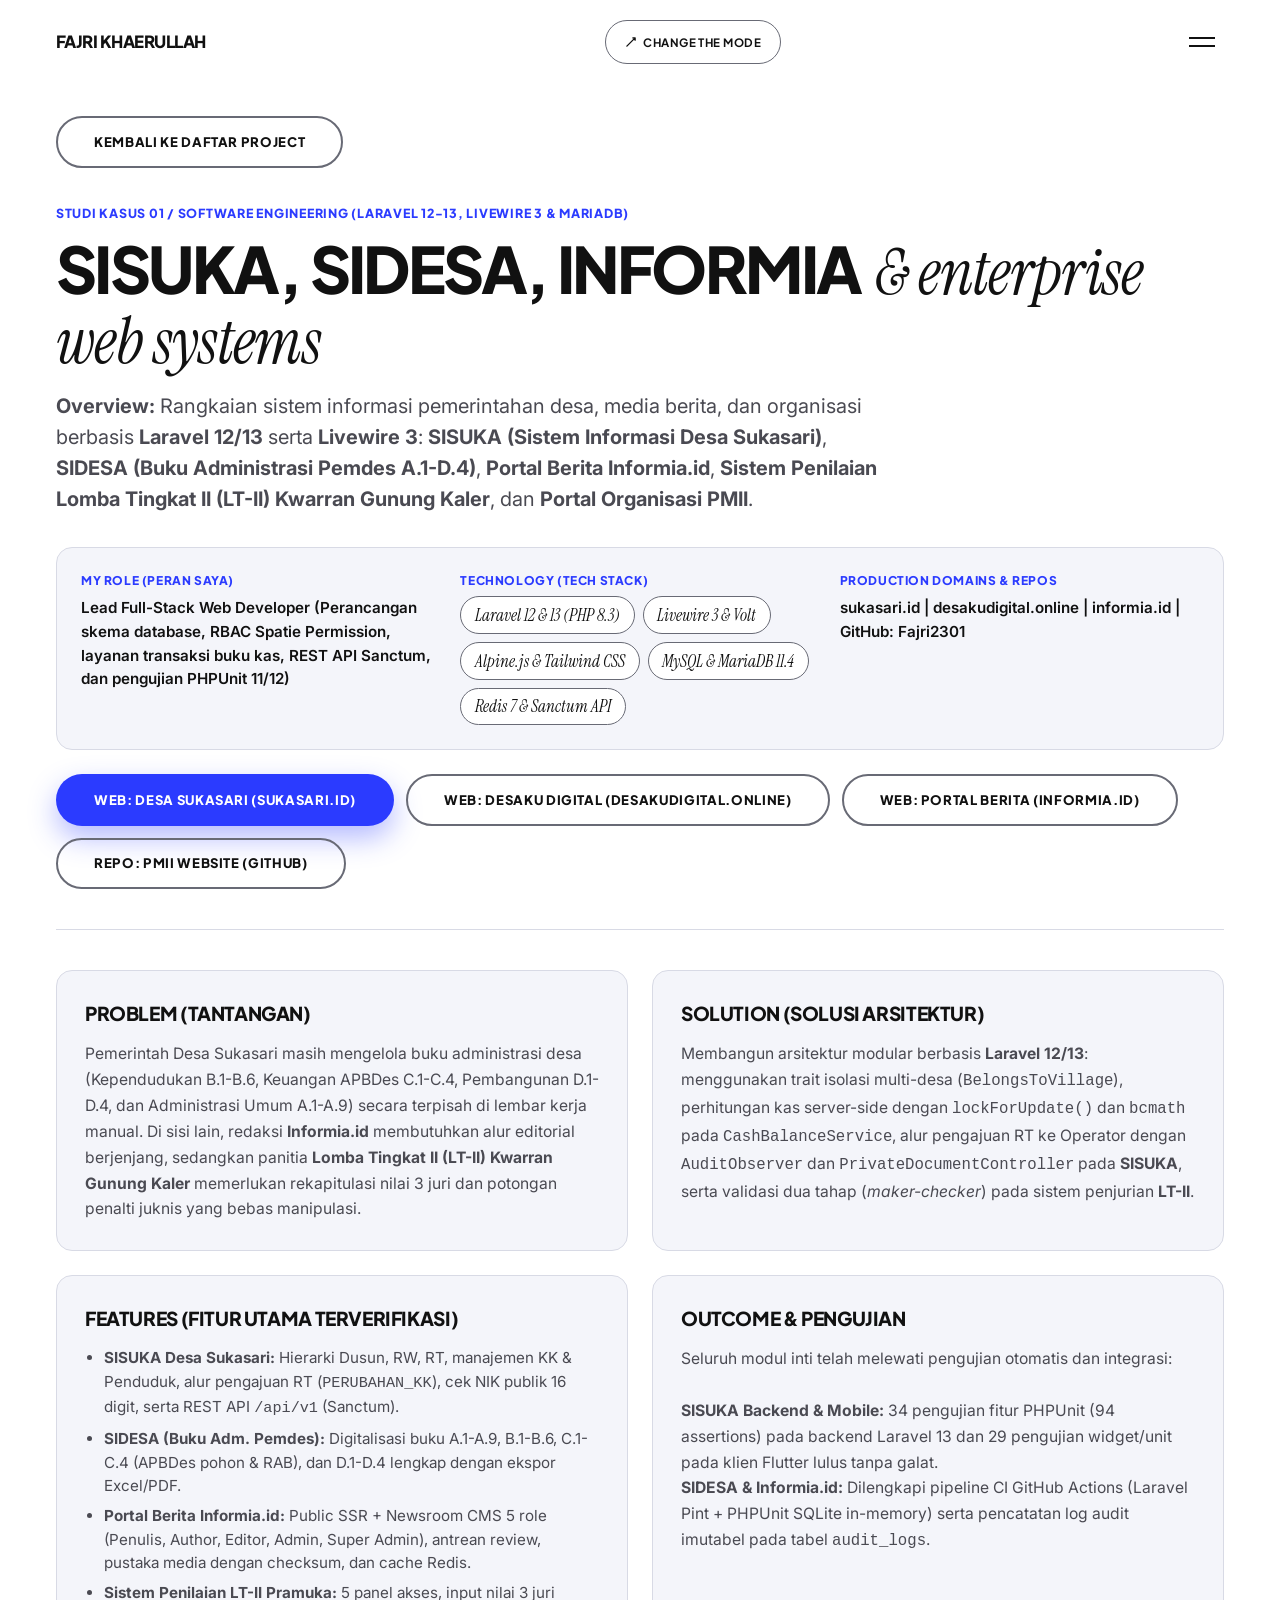
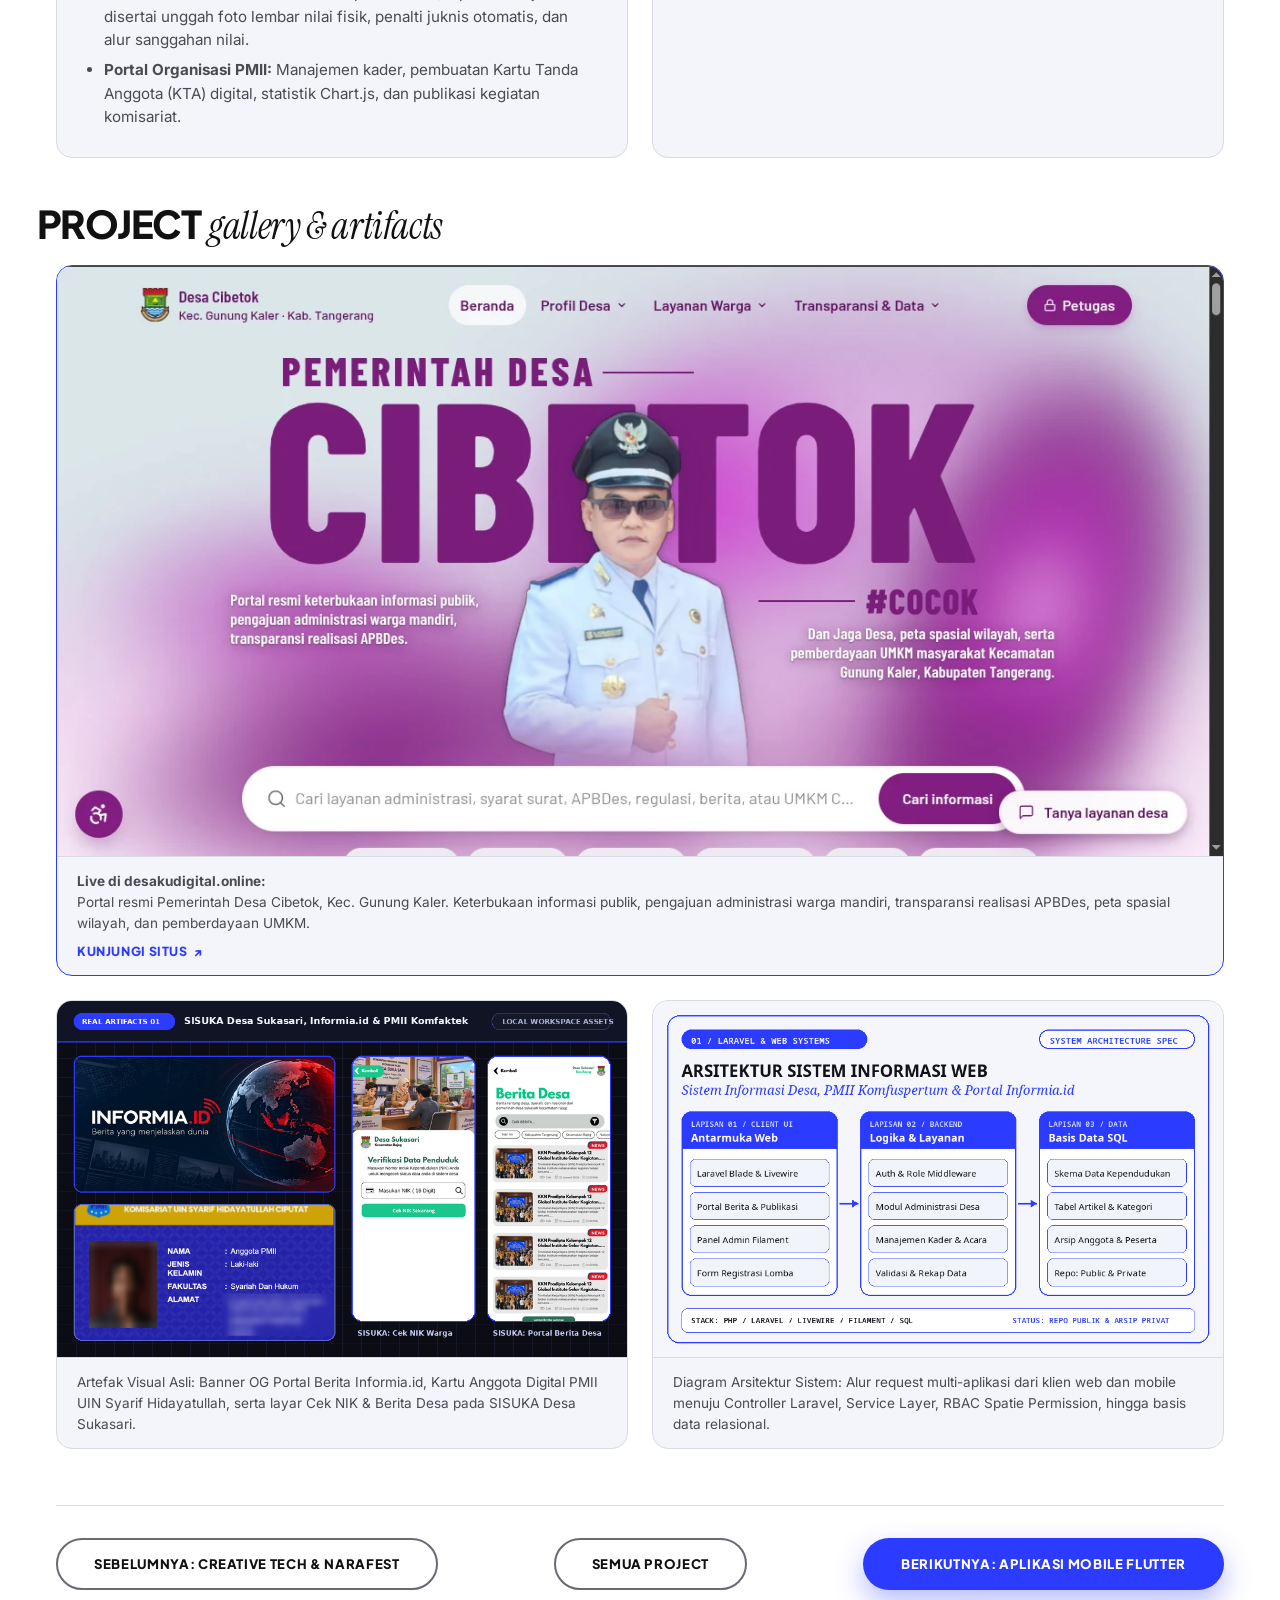
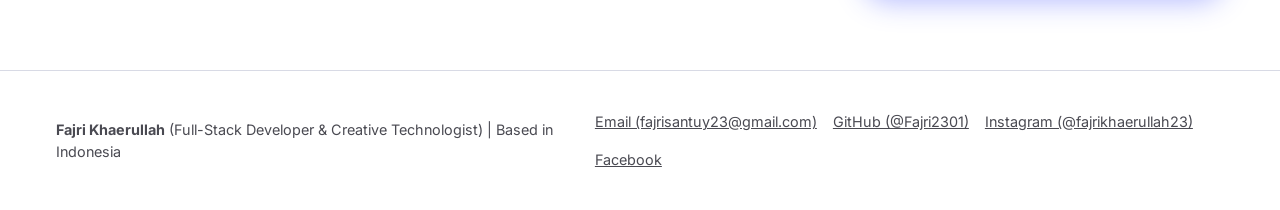
==== commit faf9eade: "fajri : tambah screenshot portal Desa Cibetok (desakudigital.online) di galeri studi kasus 01 Co-Aut" ====
--- a/projects/project-1.html
+++ b/projects/project-1.html
@@ -195,6 +195,16 @@
         </h2>
 
         <div class="project-gallery-grid">
+          <figure class="project-gallery-item project-gallery-item--wide" data-reveal="scale">
+            <a href="https://desakudigital.online" target="_blank" rel="noopener noreferrer" class="project-gallery-link">
+              <img src="../assets/img/desakudigital-cibetok.webp" alt="Tangkapan layar beranda portal Pemerintah Desa Cibetok di desakudigital.online, dengan kolom pencarian layanan administrasi, APBDes, dan UMKM" width="1280" height="648" loading="lazy">
+              <figcaption class="project-gallery-caption">
+                <strong>Live di desakudigital.online:</strong> Portal resmi Pemerintah Desa Cibetok, Kec. Gunung Kaler. Keterbukaan informasi publik, pengajuan administrasi warga mandiri, transparansi realisasi APBDes, peta spasial wilayah, dan pemberdayaan UMKM.
+                <span class="project-gallery-cta">Kunjungi situs</span>
+              </figcaption>
+            </a>
+          </figure>
+
           <figure class="project-gallery-item" data-reveal="scale" style="--d: 0;">
             <img src="../assets/img/project-1-real.png" alt="Tangkapan layar asli aplikasi SISUKA Desa Sukasari, Portal Berita Informia.id, dan Kartu Anggota PMII" width="960" height="600">
             <figcaption class="project-gallery-caption">Artefak Visual Asli: Banner OG Portal Berita Informia.id, Kartu Anggota Digital PMII UIN Syarif Hidayatullah, serta layar Cek NIK &amp; Berita Desa pada SISUKA Desa Sukasari.</figcaption>
--- a/css/project.css
+++ b/css/project.css
@@ -162,6 +162,48 @@
   height: auto;
 }
 
+.project-gallery-item--wide {
+  grid-column: 1 / -1;
+  border-color: var(--color-primary);
+}
+
+.project-gallery-link {
+  display: block;
+  color: inherit;
+  text-decoration: none;
+}
+
+.project-gallery-link img {
+  transition: transform 0.5s var(--ease-smooth);
+}
+
+.project-gallery-link:hover img,
+.project-gallery-link:focus-visible img {
+  transform: scale(1.015);
+}
+
+.project-gallery-cta {
+  display: inline-flex;
+  margin-top: 0.5rem;
+  font-family: var(--font-display);
+  font-size: 0.78rem;
+  font-weight: 800;
+  letter-spacing: 0.05em;
+  text-transform: uppercase;
+  color: var(--color-primary);
+}
+
+.project-gallery-cta::after {
+  content: "\2197";
+  margin-left: 0.35rem;
+}
+
+.project-gallery-item--wide .project-gallery-caption {
+  display: flex;
+  flex-direction: column;
+  align-items: flex-start;
+}
+
 .project-gallery-caption {
   padding: 0.85rem 1.25rem;
   font-size: 0.85rem;
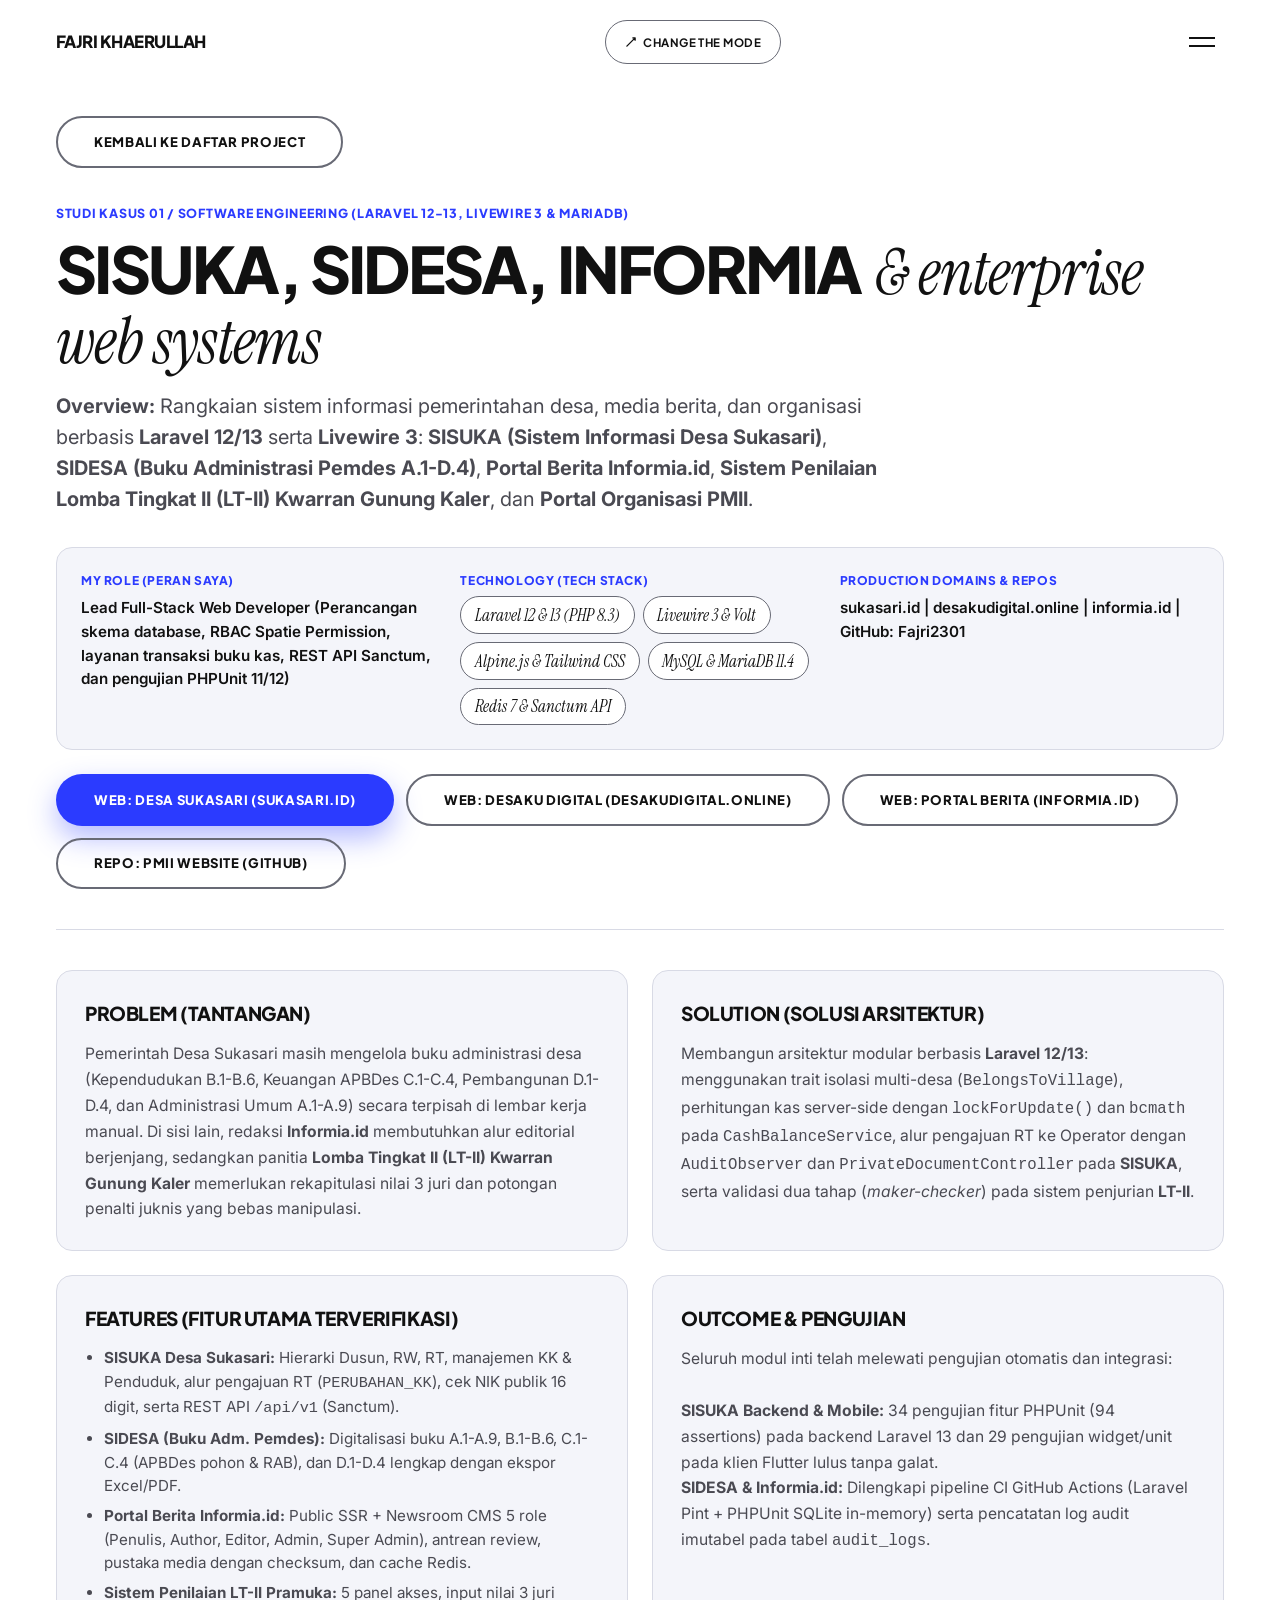
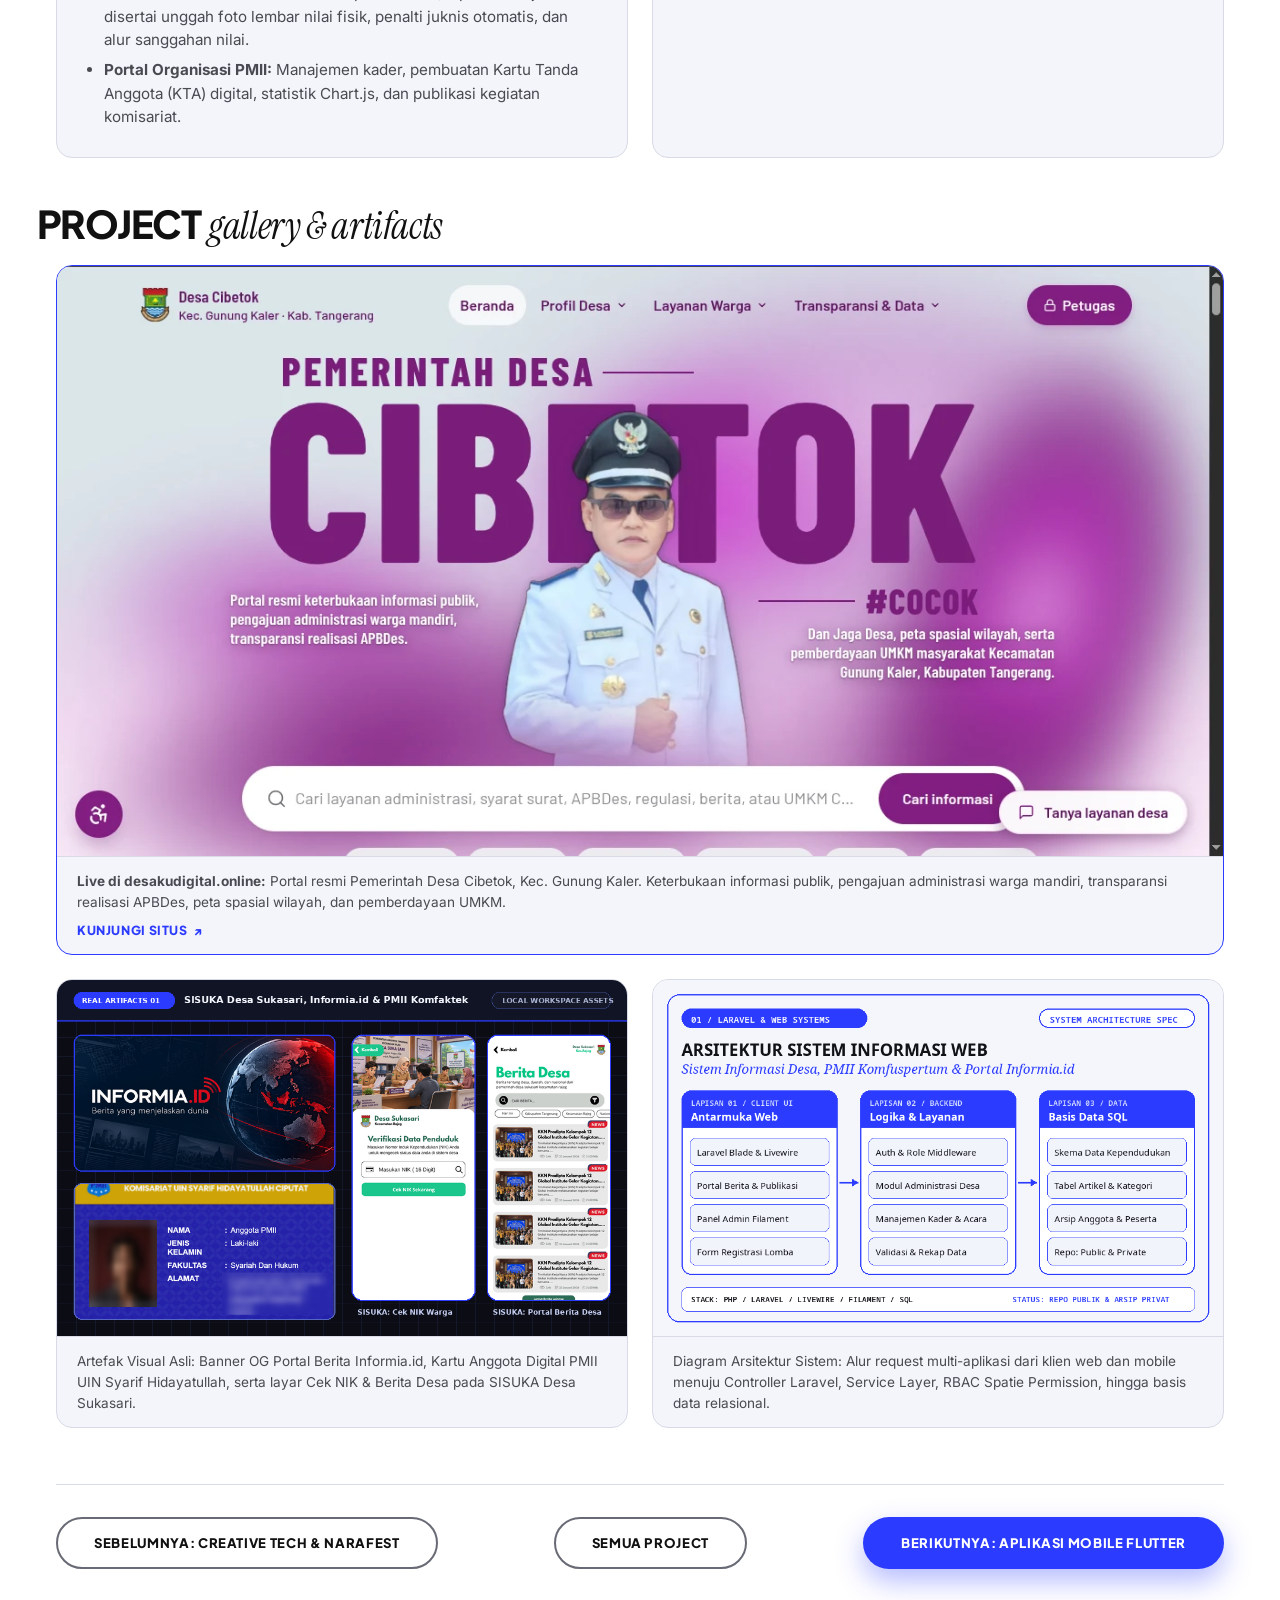
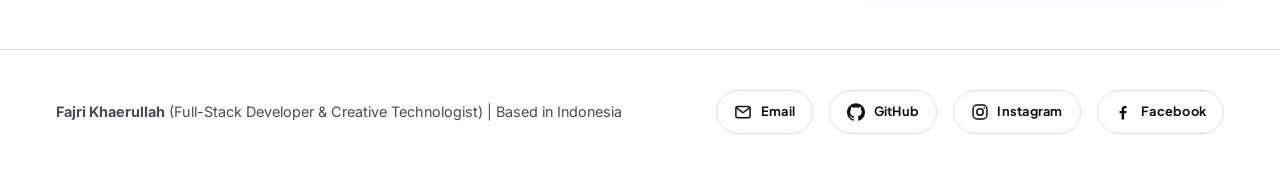
==== commit f9f13695: "fajri : ganti tautan teks media sosial dengan ikon Email, GitHub, Instagram, dan Facebook di footer " ====
--- a/projects/project-1.html
+++ b/projects/project-1.html
@@ -99,7 +99,12 @@
 
     <div class="menu-overlay-footer">
       <span>Fajri Khaerullah (Full-Stack Developer &amp; Creative Technologist)</span>
-      <span><a href="mailto:fajrisantuy23@gmail.com">fajrisantuy23@gmail.com</a> | GitHub: github.com/Fajri2301 | Instagram: @fajrikhaerullah23</span>
+      <ul class="social-icons" aria-label="Kontak dan media sosial">
+        <li><a href="mailto:fajrisantuy23@gmail.com" class="social-icon-btn" aria-label="Kirim email ke fajrisantuy23@gmail.com" title="Kirim email ke fajrisantuy23@gmail.com"><svg class="social-icon" viewBox="0 0 24 24" fill="none" stroke="currentColor" stroke-width="2" stroke-linecap="round" stroke-linejoin="round" aria-hidden="true" focusable="false"><rect x="2.5" y="4.5" width="19" height="15" rx="2.5"/><path d="m3.5 6.5 8.5 6.5 8.5-6.5"/></svg></a></li>
+        <li><a href="https://github.com/Fajri2301" class="social-icon-btn" aria-label="GitHub @Fajri2301" title="GitHub @Fajri2301" target="_blank" rel="noopener noreferrer"><svg class="social-icon" viewBox="0 0 24 24" fill="currentColor" aria-hidden="true" focusable="false"><path d="M12 .297c-6.63 0-12 5.373-12 12 0 5.303 3.438 9.8 8.205 11.385.6.113.82-.258.82-.577 0-.285-.01-1.04-.015-2.04-3.338.724-4.042-1.61-4.042-1.61C4.422 18.07 3.633 17.7 3.633 17.7c-1.087-.744.084-.729.084-.729 1.205.084 1.838 1.236 1.838 1.236 1.07 1.835 2.809 1.305 3.495.998.108-.776.417-1.305.76-1.605-2.665-.3-5.466-1.332-5.466-5.93 0-1.31.465-2.38 1.235-3.22-.135-.303-.54-1.523.105-3.176 0 0 1.005-.322 3.3 1.23.96-.267 1.98-.399 3-.405 1.02.006 2.04.138 3 .405 2.28-1.552 3.285-1.23 3.285-1.23.645 1.653.24 2.873.12 3.176.765.84 1.23 1.91 1.23 3.22 0 4.61-2.805 5.625-5.475 5.92.42.36.81 1.096.81 2.22 0 1.606-.015 2.896-.015 3.286 0 .315.21.69.825.57C20.565 22.092 24 17.592 24 12.297c0-6.627-5.373-12-12-12"/></svg></a></li>
+        <li><a href="https://instagram.com/fajrikhaerullah23" class="social-icon-btn" aria-label="Instagram @fajrikhaerullah23" title="Instagram @fajrikhaerullah23" target="_blank" rel="noopener noreferrer"><svg class="social-icon" viewBox="0 0 24 24" fill="none" stroke="currentColor" stroke-width="2" aria-hidden="true" focusable="false"><rect x="2.75" y="2.75" width="18.5" height="18.5" rx="5.25"/><circle cx="12" cy="12" r="4.25"/><circle cx="17.6" cy="6.4" r="1.15" fill="currentColor" stroke="none"/></svg></a></li>
+        <li><a href="https://www.facebook.com/share/1CyBPNU9N8/" class="social-icon-btn" aria-label="Facebook Fajri Khaerullah" title="Facebook Fajri Khaerullah" target="_blank" rel="noopener noreferrer"><svg class="social-icon" viewBox="0 0 24 24" fill="currentColor" aria-hidden="true" focusable="false"><path d="M13.5 22v-8.2h2.8l.42-3.2H13.5V8.56c0-.93.26-1.56 1.6-1.56h1.7V4.14c-.3-.04-1.3-.13-2.48-.13-2.46 0-4.14 1.5-4.14 4.25v2.35H7.4v3.2h2.78V22h3.32z"/></svg></a></li>
+      </ul>
     </div>
   </div>
 
@@ -231,10 +236,10 @@
         <strong>Fajri Khaerullah</strong> (Full-Stack Developer &amp; Creative Technologist) | Based in Indonesia
       </div>
       <ul class="footer-links" aria-label="Kontak dan media sosial Fajri Khaerullah">
-        <li><a href="mailto:fajrisantuy23@gmail.com">Email (fajrisantuy23@gmail.com)</a></li>
-        <li><a href="https://github.com/Fajri2301" target="_blank" rel="noopener noreferrer">GitHub (@Fajri2301)</a></li>
-        <li><a href="https://instagram.com/fajrikhaerullah23" target="_blank" rel="noopener noreferrer">Instagram (@fajrikhaerullah23)</a></li>
-        <li><a href="https://www.facebook.com/share/1CyBPNU9N8/" target="_blank" rel="noopener noreferrer">Facebook</a></li>
+        <li><a href="mailto:fajrisantuy23@gmail.com" class="social-link social-link--email" title="Kirim email ke fajrisantuy23@gmail.com"><svg class="social-icon" viewBox="0 0 24 24" fill="none" stroke="currentColor" stroke-width="2" stroke-linecap="round" stroke-linejoin="round" aria-hidden="true" focusable="false"><rect x="2.5" y="4.5" width="19" height="15" rx="2.5"/><path d="m3.5 6.5 8.5 6.5 8.5-6.5"/></svg><span>Email</span></a></li>
+        <li><a href="https://github.com/Fajri2301" class="social-link social-link--github" title="GitHub @Fajri2301" target="_blank" rel="noopener noreferrer"><svg class="social-icon" viewBox="0 0 24 24" fill="currentColor" aria-hidden="true" focusable="false"><path d="M12 .297c-6.63 0-12 5.373-12 12 0 5.303 3.438 9.8 8.205 11.385.6.113.82-.258.82-.577 0-.285-.01-1.04-.015-2.04-3.338.724-4.042-1.61-4.042-1.61C4.422 18.07 3.633 17.7 3.633 17.7c-1.087-.744.084-.729.084-.729 1.205.084 1.838 1.236 1.838 1.236 1.07 1.835 2.809 1.305 3.495.998.108-.776.417-1.305.76-1.605-2.665-.3-5.466-1.332-5.466-5.93 0-1.31.465-2.38 1.235-3.22-.135-.303-.54-1.523.105-3.176 0 0 1.005-.322 3.3 1.23.96-.267 1.98-.399 3-.405 1.02.006 2.04.138 3 .405 2.28-1.552 3.285-1.23 3.285-1.23.645 1.653.24 2.873.12 3.176.765.84 1.23 1.91 1.23 3.22 0 4.61-2.805 5.625-5.475 5.92.42.36.81 1.096.81 2.22 0 1.606-.015 2.896-.015 3.286 0 .315.21.69.825.57C20.565 22.092 24 17.592 24 12.297c0-6.627-5.373-12-12-12"/></svg><span>GitHub</span></a></li>
+        <li><a href="https://instagram.com/fajrikhaerullah23" class="social-link social-link--instagram" title="Instagram @fajrikhaerullah23" target="_blank" rel="noopener noreferrer"><svg class="social-icon" viewBox="0 0 24 24" fill="none" stroke="currentColor" stroke-width="2" aria-hidden="true" focusable="false"><rect x="2.75" y="2.75" width="18.5" height="18.5" rx="5.25"/><circle cx="12" cy="12" r="4.25"/><circle cx="17.6" cy="6.4" r="1.15" fill="currentColor" stroke="none"/></svg><span>Instagram</span></a></li>
+        <li><a href="https://www.facebook.com/share/1CyBPNU9N8/" class="social-link social-link--facebook" title="Facebook Fajri Khaerullah" target="_blank" rel="noopener noreferrer"><svg class="social-icon" viewBox="0 0 24 24" fill="currentColor" aria-hidden="true" focusable="false"><path d="M13.5 22v-8.2h2.8l.42-3.2H13.5V8.56c0-.93.26-1.56 1.6-1.56h1.7V4.14c-.3-.04-1.3-.13-2.48-.13-2.46 0-4.14 1.5-4.14 4.25v2.35H7.4v3.2h2.78V22h3.32z"/></svg><span>Facebook</span></a></li>
       </ul>
     </div>
   </footer>
--- a/css/components.css
+++ b/css/components.css
@@ -480,3 +480,68 @@
     padding: 0.9rem 2.6rem;
   }
 }
+
+/* Tautan kontak & media sosial dengan ikon (footer dan menu) */
+.social-icon {
+  width: 18px;
+  height: 18px;
+  flex-shrink: 0;
+}
+
+.social-link {
+  display: inline-flex;
+  align-items: center;
+  gap: 0.55rem;
+  min-height: 44px;
+  padding: 0.55rem 1.05rem;
+  border: 1.5px solid var(--color-border-subtle);
+  border-radius: var(--radius-pill);
+  font-family: var(--font-display);
+  font-size: 0.8rem;
+  font-weight: 700;
+  letter-spacing: 0.02em;
+  color: var(--color-text);
+  text-decoration: none;
+  transition: background-color 200ms var(--ease-smooth), border-color 200ms var(--ease-smooth), color 200ms var(--ease-smooth), transform 200ms var(--ease-smooth);
+}
+
+.social-link:hover,
+.social-link:focus-visible {
+  background-color: var(--color-primary-solid);
+  border-color: var(--color-primary-solid);
+  color: var(--color-white);
+  transform: translateY(-2px);
+}
+
+.social-icons {
+  display: flex;
+  flex-wrap: wrap;
+  gap: 0.6rem;
+  margin: 0;
+  padding: 0;
+  list-style: none;
+}
+
+.social-icon-btn {
+  display: inline-flex;
+  align-items: center;
+  justify-content: center;
+  width: 44px;
+  height: 44px;
+  border: 1.5px solid var(--color-border-subtle);
+  border-radius: 50%;
+  color: var(--color-text);
+  transition: background-color 200ms var(--ease-smooth), border-color 200ms var(--ease-smooth), color 200ms var(--ease-smooth), transform 200ms var(--ease-smooth);
+}
+
+.social-icon-btn:hover,
+.social-icon-btn:focus-visible {
+  background-color: var(--color-primary-solid);
+  border-color: var(--color-primary-solid);
+  color: var(--color-white);
+  transform: translateY(-2px);
+}
+
+.menu-overlay-footer {
+  align-items: center;
+}
--- a/css/project.css
+++ b/css/project.css
@@ -183,7 +183,7 @@
 }
 
 .project-gallery-cta {
-  display: inline-flex;
+  display: block;
   margin-top: 0.5rem;
   font-family: var(--font-display);
   font-size: 0.78rem;
@@ -198,10 +198,60 @@
   margin-left: 0.35rem;
 }
 
-.project-gallery-item--wide .project-gallery-caption {
-  display: flex;
-  flex-direction: column;
-  align-items: flex-start;
+.project-phone {
+  display: flex;
+  justify-content: center;
+  padding: 2rem 1.5rem;
+  background:
+    radial-gradient(circle at 50% 40%, rgba(43, 59, 255, 0.16), transparent 65%),
+    var(--color-bg);
+}
+
+.project-phone--gold {
+  background:
+    radial-gradient(circle at 50% 40%, rgba(201, 146, 20, 0.2), transparent 65%),
+    var(--color-bg);
+}
+
+.project-phone img {
+  width: 100%;
+  max-width: 270px;
+  border: 7px solid #111111;
+  border-radius: 34px;
+  box-shadow: 0 30px 60px rgba(17, 17, 40, 0.25);
+}
+
+.project-gallery-item--phone .project-gallery-caption {
+  font-size: 0.95rem;
+  line-height: 1.65;
+}
+
+.project-gallery-item--phone .project-badge {
+  display: block;
+  margin-bottom: 0.4rem;
+}
+
+.project-phone-title {
+  display: block;
+  margin-bottom: 0.6rem;
+  font-family: var(--font-display);
+  font-size: clamp(1.3rem, 2.4vw, 1.8rem);
+  font-weight: 800;
+  line-height: 1.15;
+  color: var(--color-text);
+}
+
+@media (min-width: 768px) {
+  .project-gallery-item--wide.project-gallery-item--phone .project-gallery-link {
+    display: grid;
+    grid-template-columns: minmax(0, 360px) 1fr;
+    align-items: center;
+  }
+
+  .project-gallery-item--wide.project-gallery-item--phone .project-gallery-caption {
+    padding: 2rem 2.5rem;
+    border-top: 0;
+  }
 }
 
 .project-gallery-caption {
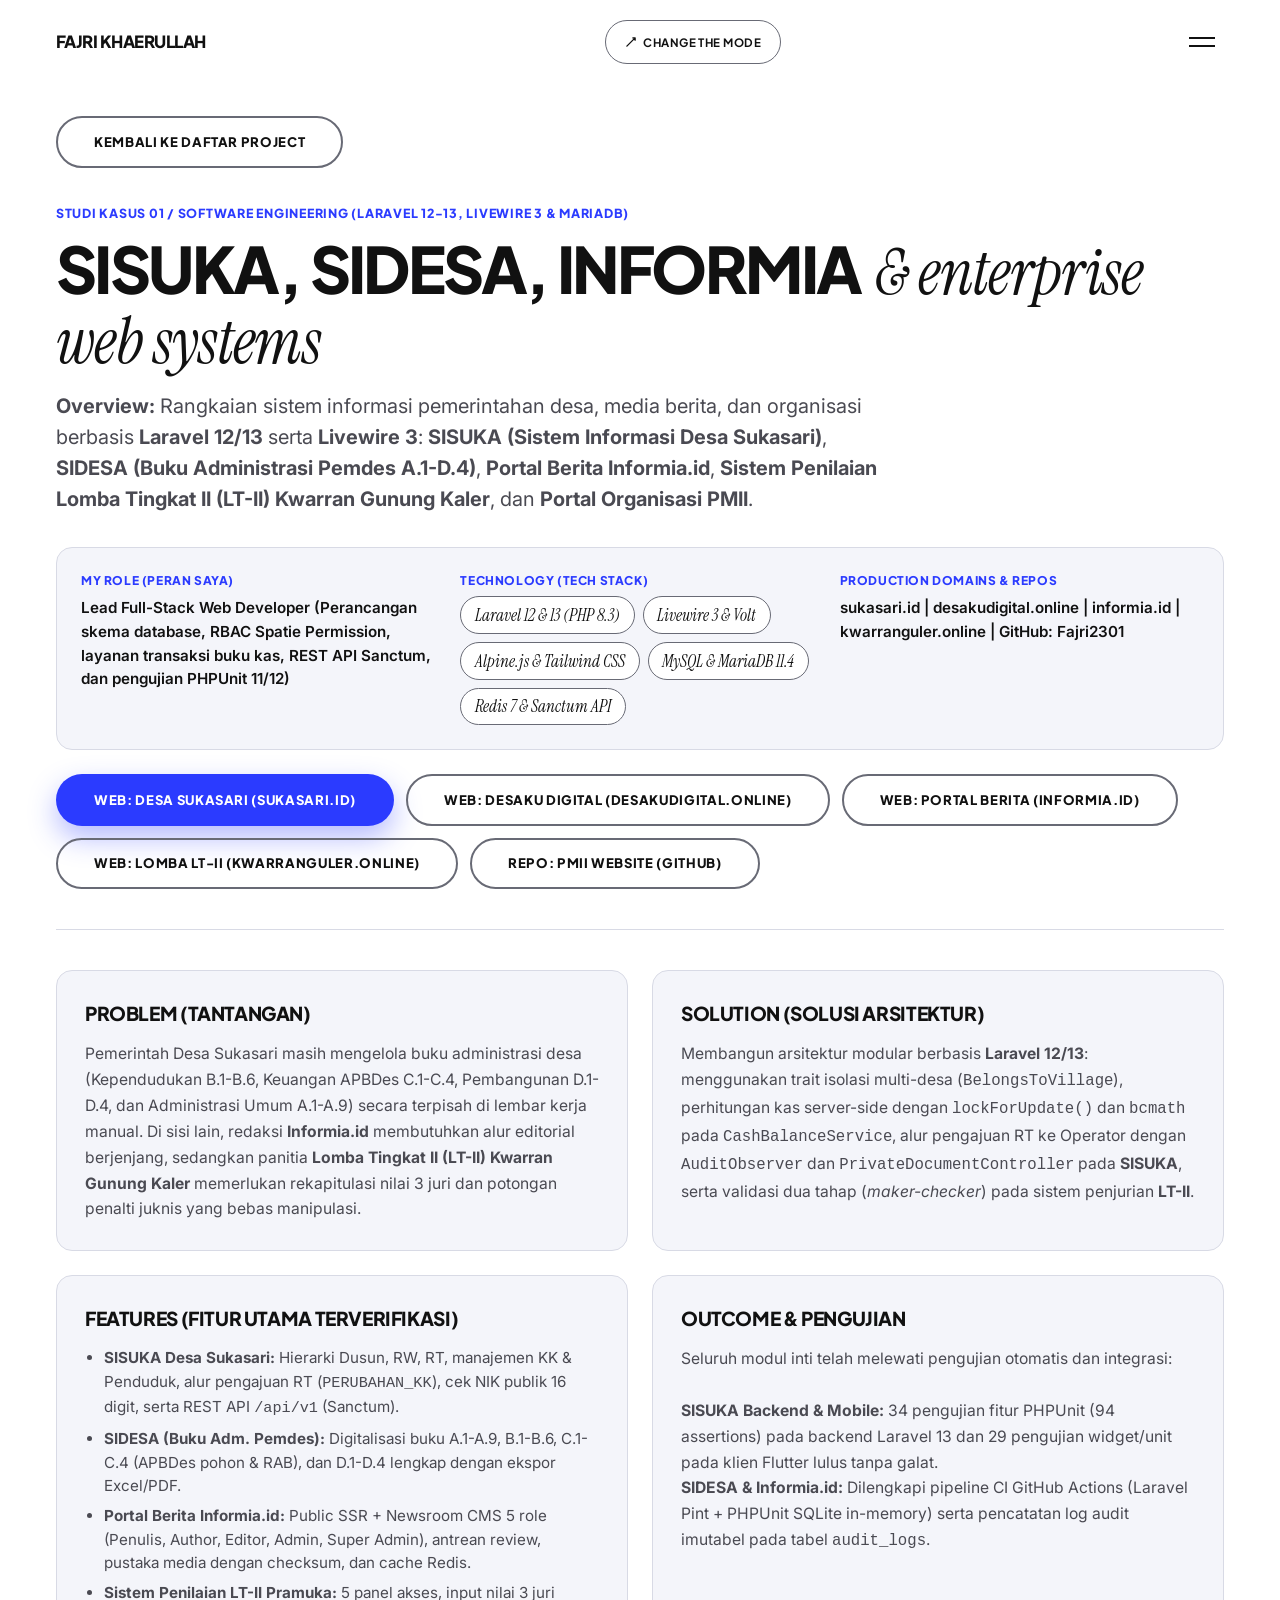
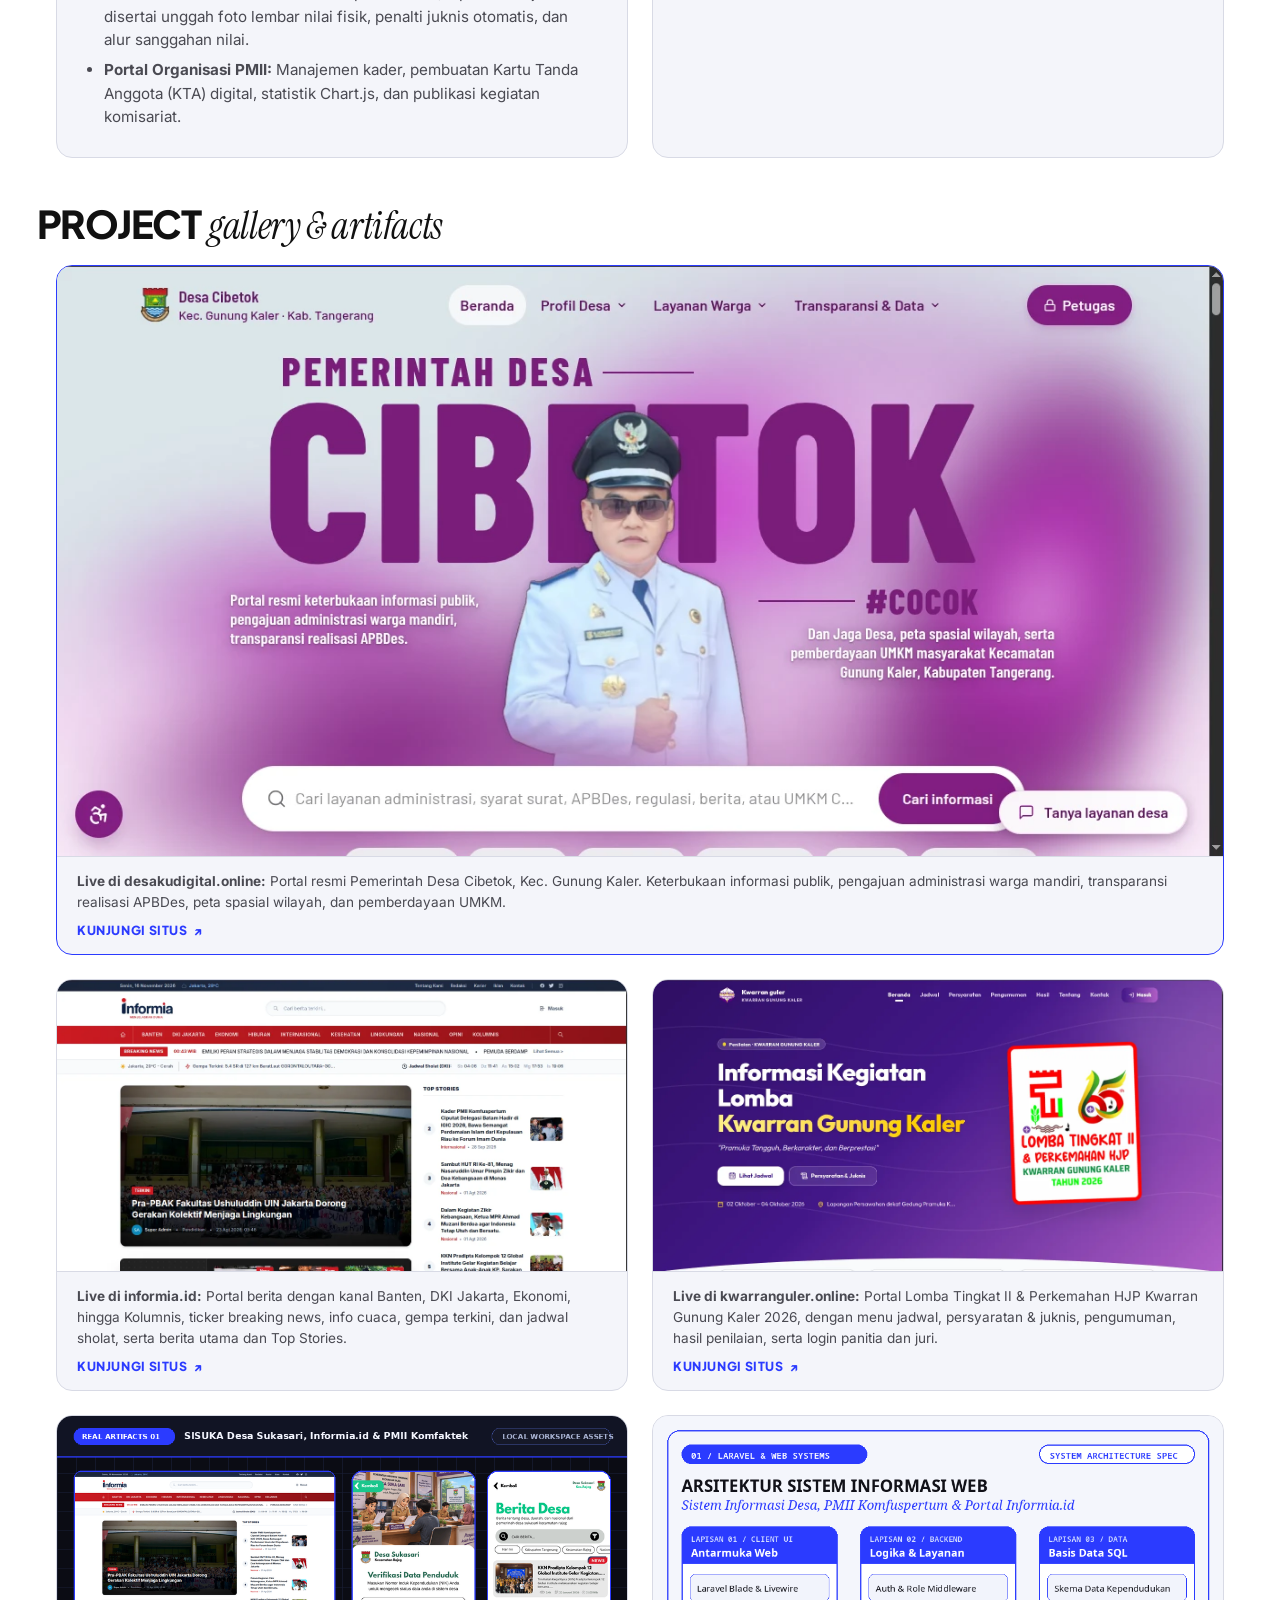
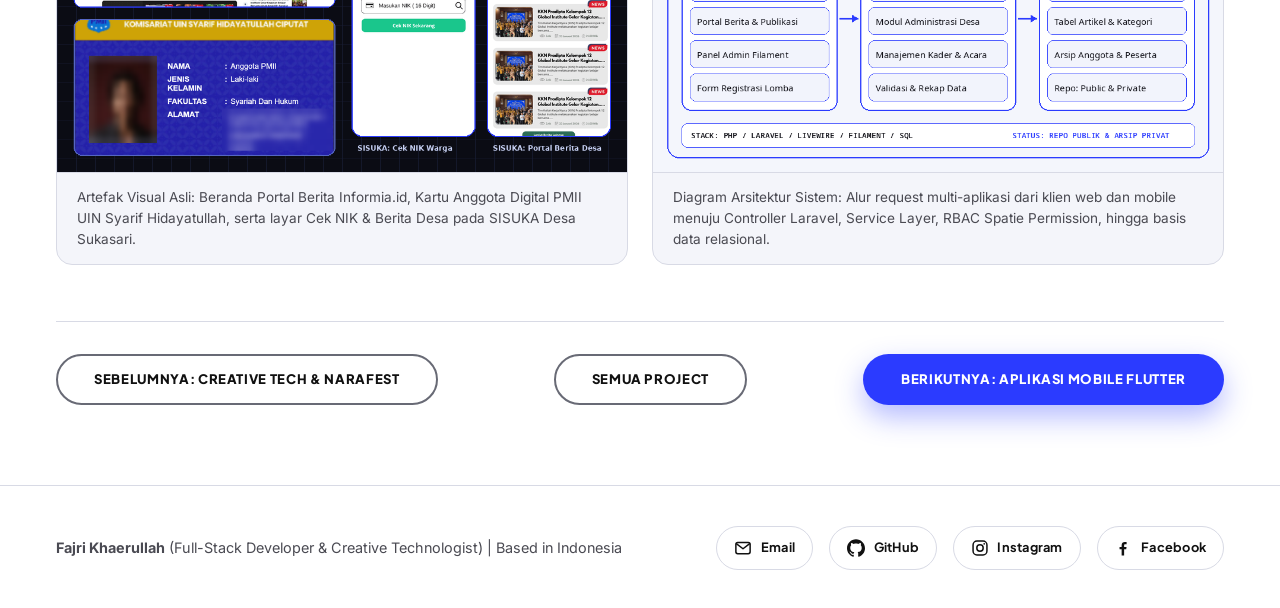
==== commit 38599e74: "fajri : ganti gambar Informia.id dengan screenshot beranda terbaru, tambah screenshot kwarranguler.o" ====
--- a/projects/project-1.html
+++ b/projects/project-1.html
@@ -143,7 +143,7 @@
 
           <div class="project-meta-item">
             <span class="project-meta-label">Production Domains &amp; Repos</span>
-            <p class="project-meta-value">sukasari.id | desakudigital.online | informia.id | GitHub: Fajri2301</p>
+            <p class="project-meta-value">sukasari.id | desakudigital.online | informia.id | kwarranguler.online | GitHub: Fajri2301</p>
           </div>
         </div>
 
@@ -151,6 +151,7 @@
           <a href="https://sukasari.id" target="_blank" rel="noopener noreferrer" class="btn-pill btn-pill--blue">Web: Desa Sukasari (sukasari.id)</a>
           <a href="https://desakudigital.online" target="_blank" rel="noopener noreferrer" class="btn-pill btn-pill--outline">Web: Desaku Digital (desakudigital.online)</a>
           <a href="https://informia.id" target="_blank" rel="noopener noreferrer" class="btn-pill btn-pill--outline">Web: Portal Berita (informia.id)</a>
+          <a href="https://kwarranguler.online" target="_blank" rel="noopener noreferrer" class="btn-pill btn-pill--outline">Web: Lomba LT-II (kwarranguler.online)</a>
           <a href="https://github.com/Fajri2301/pmii-uin-jakarta-website" target="_blank" rel="noopener noreferrer" class="btn-pill btn-pill--outline">Repo: PMII Website (GitHub)</a>
         </div>
       </header>
@@ -211,8 +212,28 @@
           </figure>
 
           <figure class="project-gallery-item" data-reveal="scale" style="--d: 0;">
+            <a href="https://informia.id" target="_blank" rel="noopener noreferrer" class="project-gallery-link">
+              <img src="../assets/img/informia-id.webp" alt="Tangkapan layar beranda portal berita Informia.id: menu kanal berita, breaking news, info cuaca, gempa, dan jadwal sholat, berita utama, serta daftar Top Stories" width="1267" height="648" loading="lazy">
+              <figcaption class="project-gallery-caption">
+                <strong>Live di informia.id:</strong> Portal berita dengan kanal Banten, DKI Jakarta, Ekonomi, hingga Kolumnis, ticker breaking news, info cuaca, gempa terkini, dan jadwal sholat, serta berita utama dan Top Stories.
+                <span class="project-gallery-cta">Kunjungi situs</span>
+              </figcaption>
+            </a>
+          </figure>
+
+          <figure class="project-gallery-item" data-reveal="scale" style="--d: 1;">
+            <a href="https://kwarranguler.online" target="_blank" rel="noopener noreferrer" class="project-gallery-link">
+              <img src="../assets/img/kwarranguler.webp" alt="Tangkapan layar beranda kwarranguler.online: Informasi Kegiatan Lomba Kwarran Gunung Kaler dengan poster Lomba Tingkat II dan Perkemahan HJP 2026" width="1267" height="648" loading="lazy">
+              <figcaption class="project-gallery-caption">
+                <strong>Live di kwarranguler.online:</strong> Portal Lomba Tingkat II &amp; Perkemahan HJP Kwarran Gunung Kaler 2026, dengan menu jadwal, persyaratan &amp; juknis, pengumuman, hasil penilaian, serta login panitia dan juri.
+                <span class="project-gallery-cta">Kunjungi situs</span>
+              </figcaption>
+            </a>
+          </figure>
+
+          <figure class="project-gallery-item" data-reveal="scale" style="--d: 0;">
             <img src="../assets/img/project-1-real.png" alt="Tangkapan layar asli aplikasi SISUKA Desa Sukasari, Portal Berita Informia.id, dan Kartu Anggota PMII" width="960" height="600">
-            <figcaption class="project-gallery-caption">Artefak Visual Asli: Banner OG Portal Berita Informia.id, Kartu Anggota Digital PMII UIN Syarif Hidayatullah, serta layar Cek NIK &amp; Berita Desa pada SISUKA Desa Sukasari.</figcaption>
+            <figcaption class="project-gallery-caption">Artefak Visual Asli: Beranda Portal Berita Informia.id, Kartu Anggota Digital PMII UIN Syarif Hidayatullah, serta layar Cek NIK &amp; Berita Desa pada SISUKA Desa Sukasari.</figcaption>
           </figure>
 
           <figure class="project-gallery-item" data-reveal="scale" style="--d: 1;">
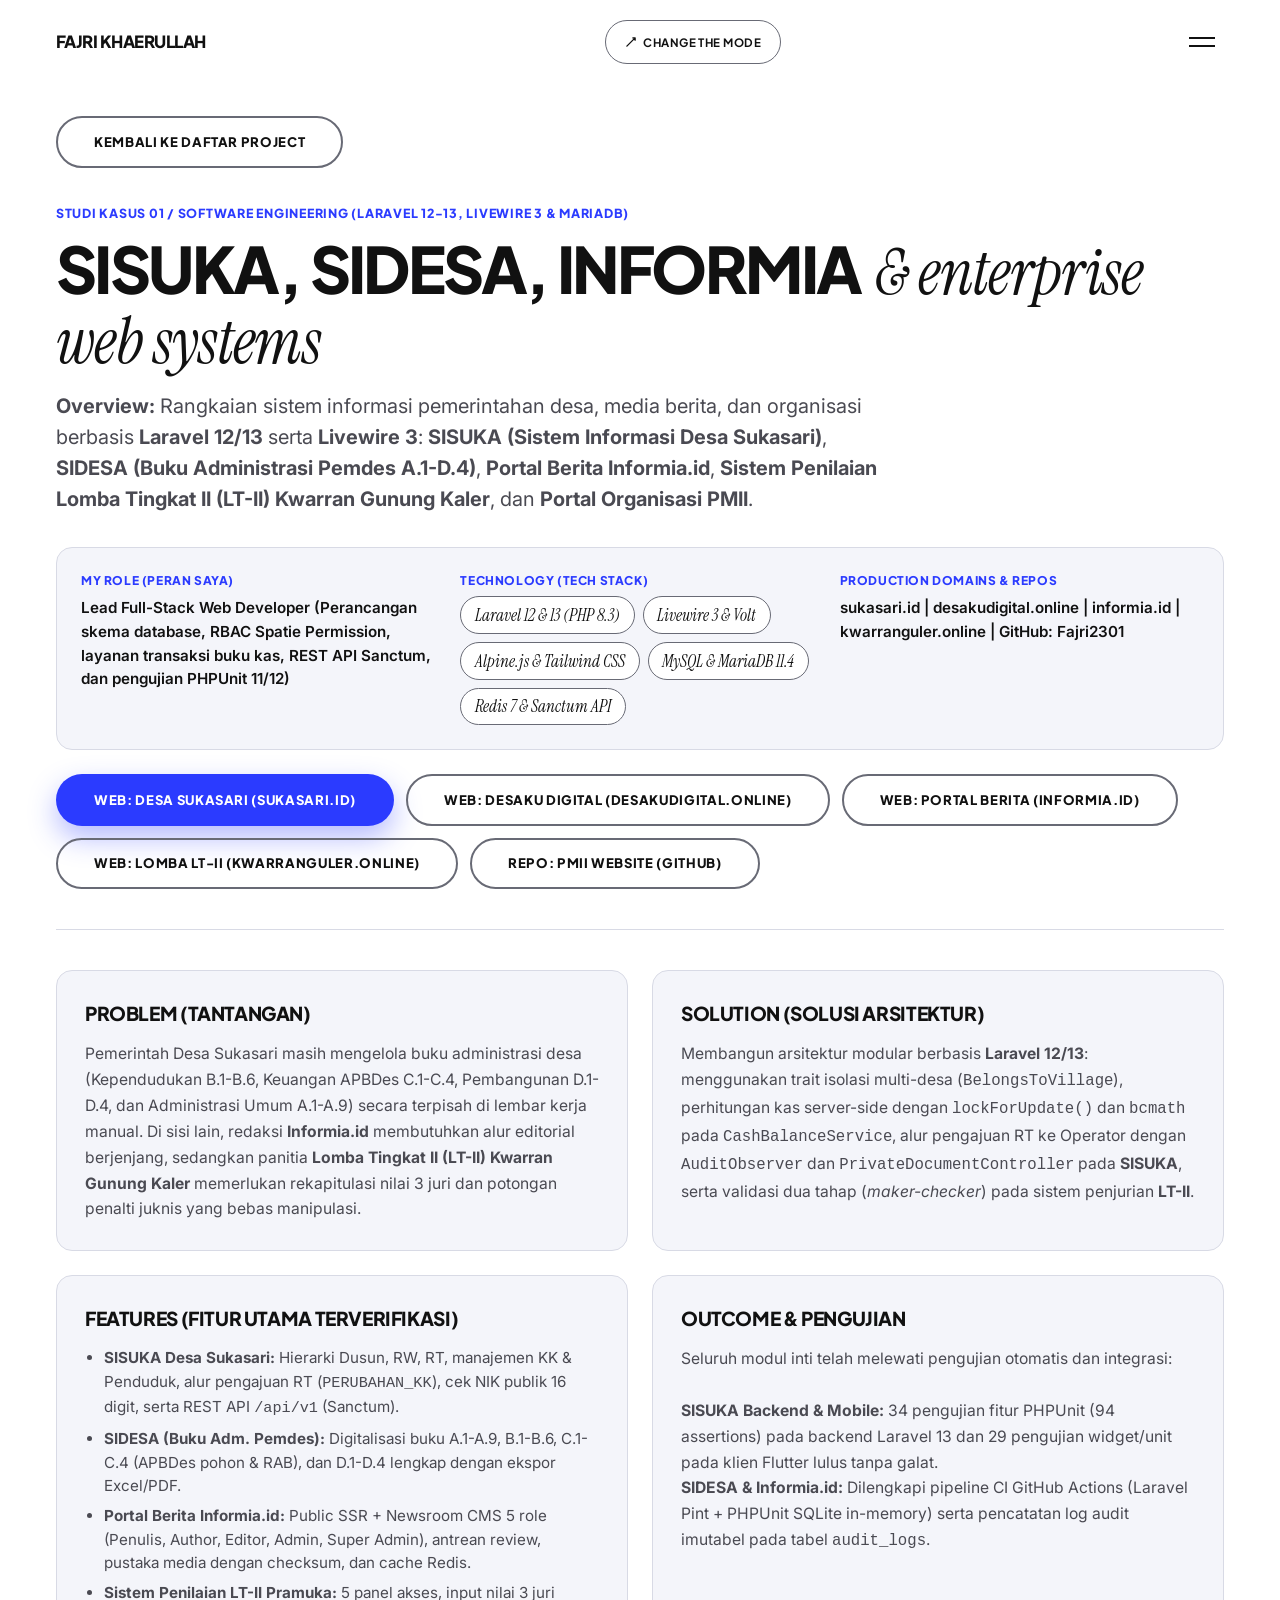
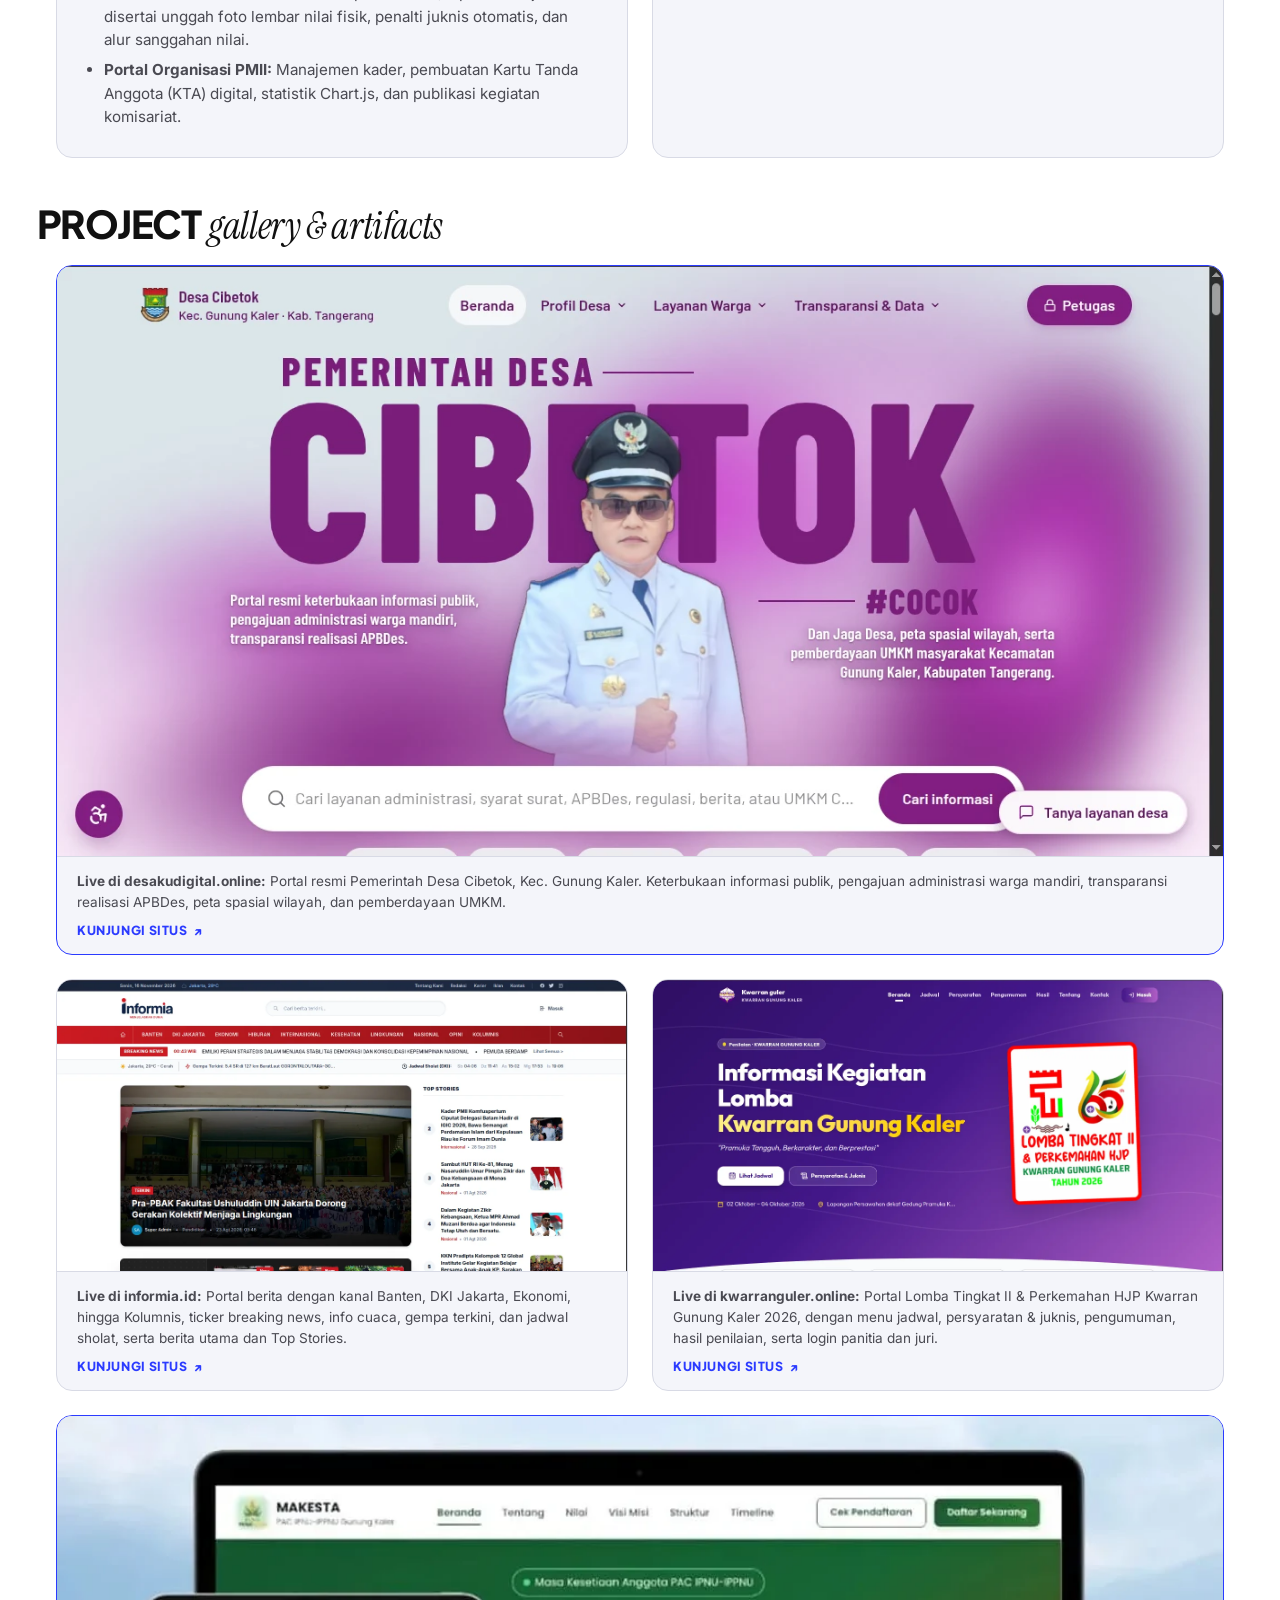
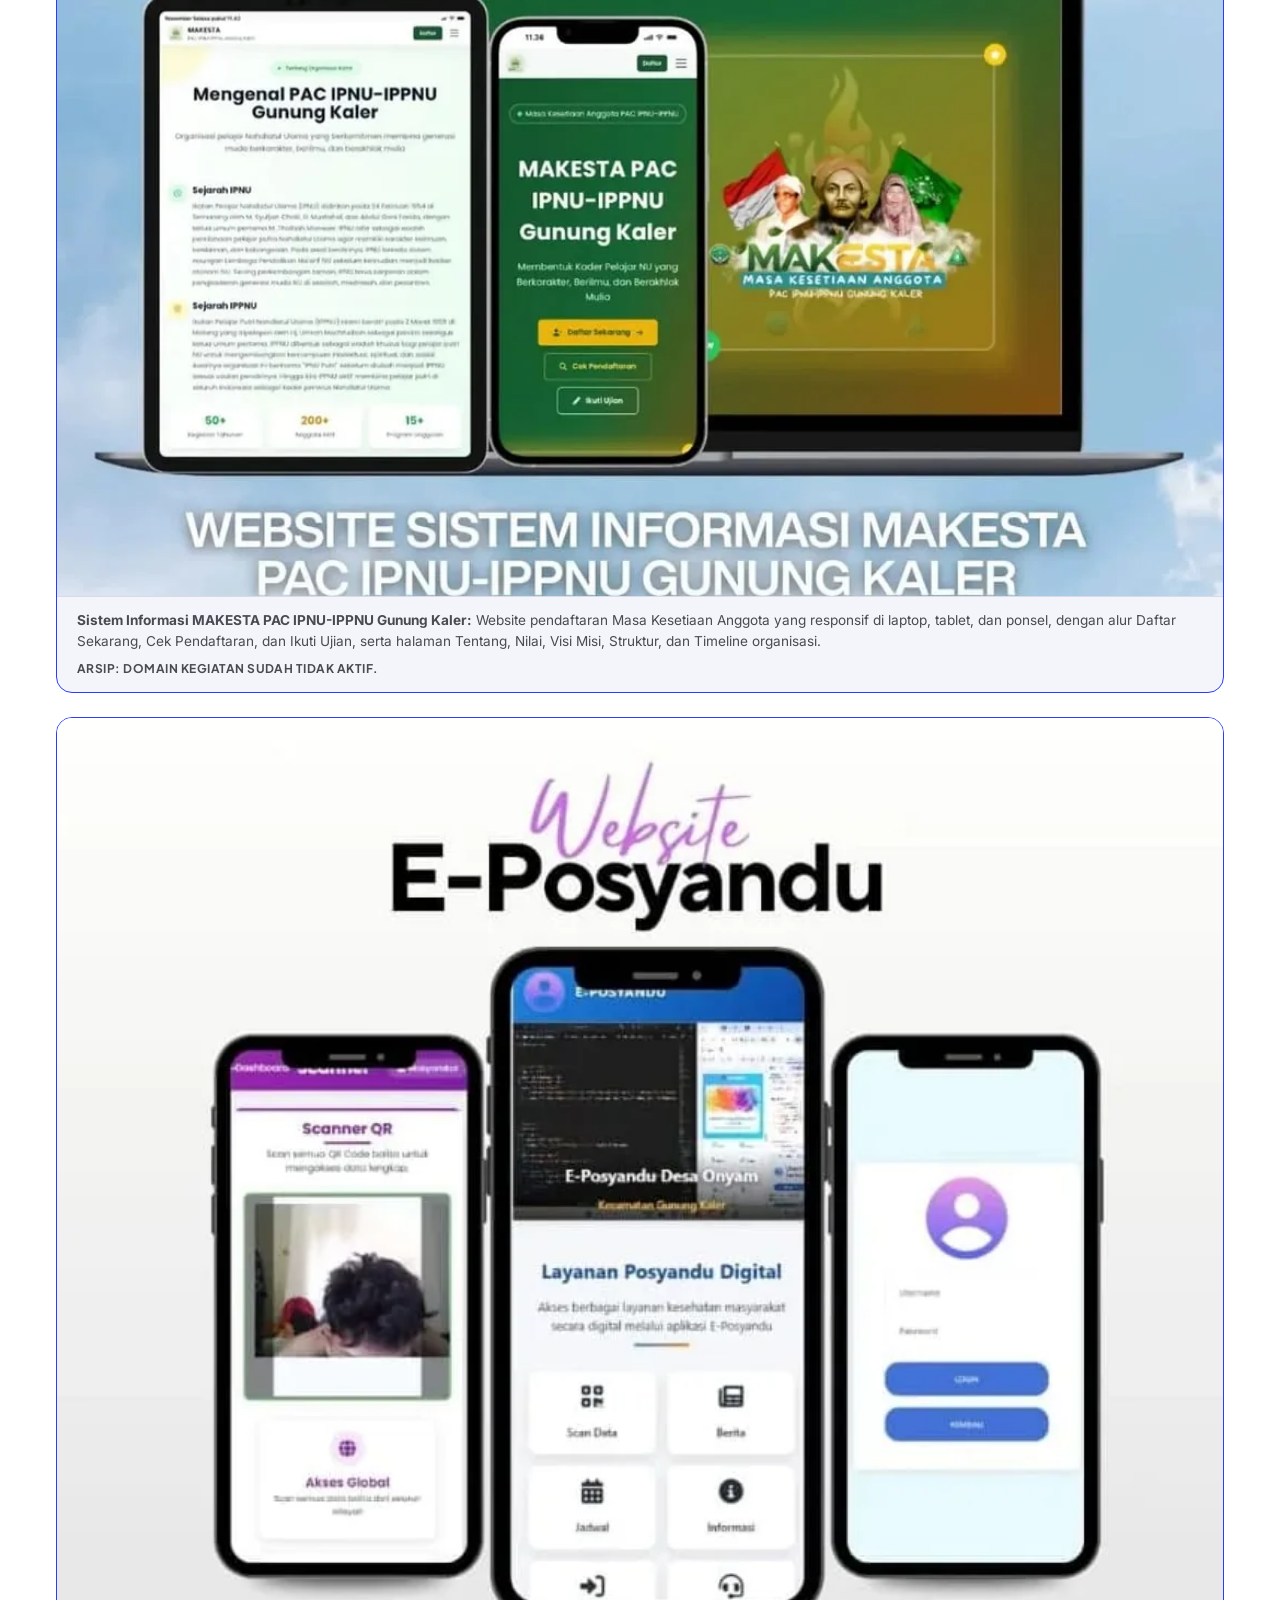
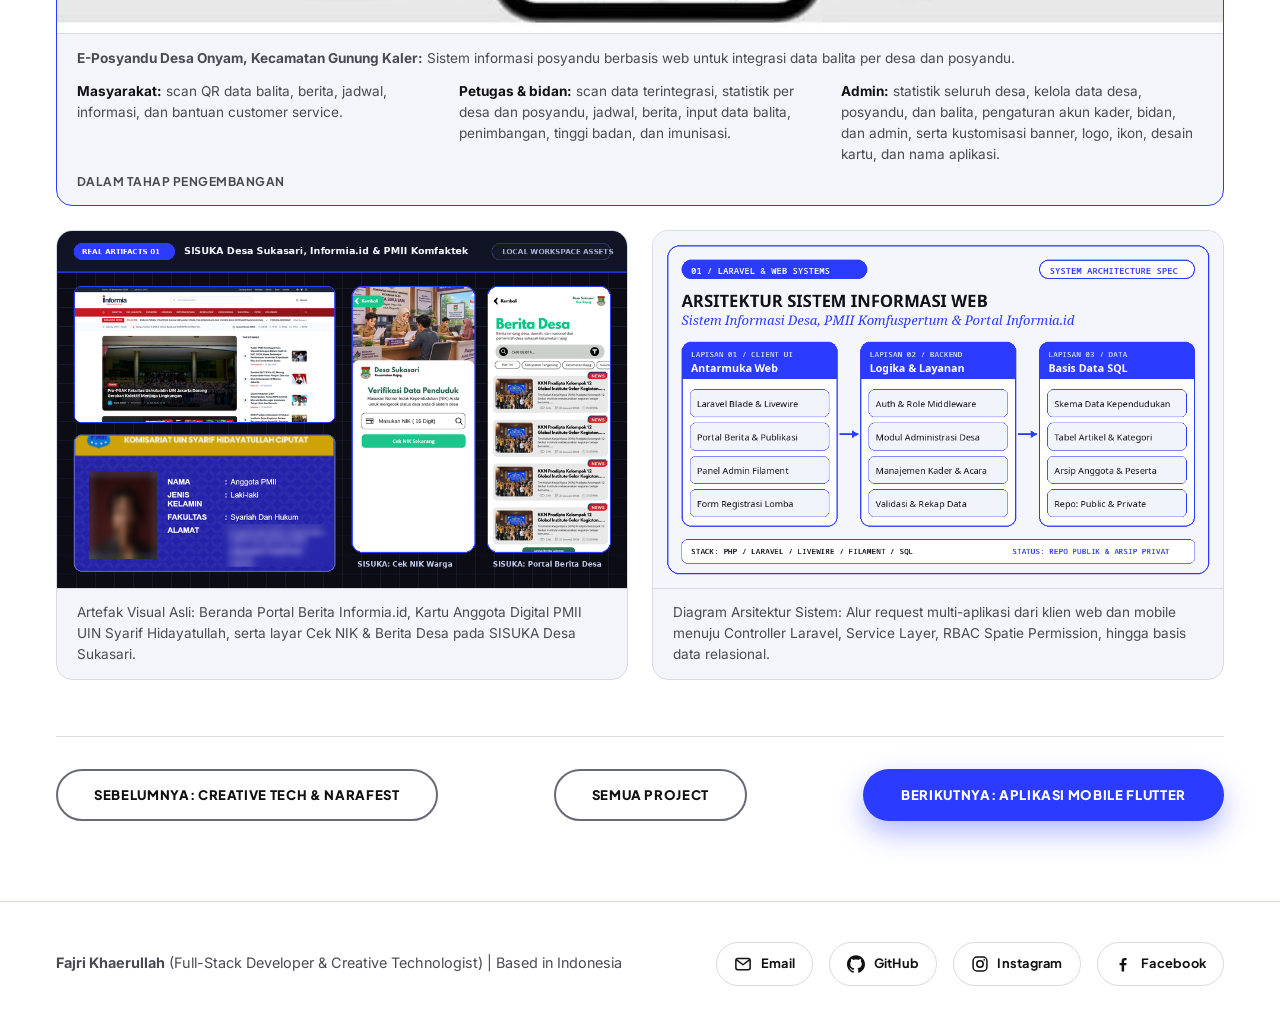
==== commit 991bcf65: "fajri : tambah Sistem Informasi MAKESTA PAC IPNU-IPPNU Gunung Kaler dan E-Posyandu Desa Onyam di gal" ====
--- a/projects/project-1.html
+++ b/projects/project-1.html
@@ -231,6 +231,27 @@
             </a>
           </figure>
 
+          <figure class="project-gallery-item project-gallery-item--wide" data-reveal="scale">
+            <img src="../assets/img/makesta-ipnu-ippnu.webp" alt="Mockup website Sistem Informasi MAKESTA PAC IPNU-IPPNU Gunung Kaler di laptop, tablet, dan ponsel: beranda Masa Kesetiaan Anggota dengan tombol Daftar Sekarang, Cek Pendaftaran, dan Ikuti Ujian, serta halaman sejarah organisasi" width="1065" height="712" loading="lazy">
+            <figcaption class="project-gallery-caption">
+              <strong>Sistem Informasi MAKESTA PAC IPNU-IPPNU Gunung Kaler:</strong> Website pendaftaran Masa Kesetiaan Anggota yang responsif di laptop, tablet, dan ponsel, dengan alur Daftar Sekarang, Cek Pendaftaran, dan Ikuti Ujian, serta halaman Tentang, Nilai, Visi Misi, Struktur, dan Timeline organisasi.
+              <span class="project-gallery-note">Arsip: domain kegiatan sudah tidak aktif.</span>
+            </figcaption>
+          </figure>
+
+          <figure class="project-gallery-item project-gallery-item--wide" data-reveal="scale">
+            <img src="../assets/img/e-posyandu.webp" alt="Mockup website E-Posyandu Desa Onyam di tiga ponsel: halaman Scanner QR data balita, beranda Layanan Posyandu Digital dengan menu Scan Data, Berita, Jadwal, dan Informasi, serta halaman login" width="780" height="612" loading="lazy">
+            <figcaption class="project-gallery-caption">
+              <strong>E-Posyandu Desa Onyam, Kecamatan Gunung Kaler:</strong> Sistem informasi posyandu berbasis web untuk integrasi data balita per desa dan posyandu.
+              <span class="project-gallery-roles">
+                <span><b>Masyarakat:</b> scan QR data balita, berita, jadwal, informasi, dan bantuan customer service.</span>
+                <span><b>Petugas &amp; bidan:</b> scan data terintegrasi, statistik per desa dan posyandu, jadwal, berita, input data balita, penimbangan, tinggi badan, dan imunisasi.</span>
+                <span><b>Admin:</b> statistik seluruh desa, kelola data desa, posyandu, dan balita, pengaturan akun kader, bidan, dan admin, serta kustomisasi banner, logo, ikon, desain kartu, dan nama aplikasi.</span>
+              </span>
+              <span class="project-gallery-note">Dalam tahap pengembangan</span>
+            </figcaption>
+          </figure>
+
           <figure class="project-gallery-item" data-reveal="scale" style="--d: 0;">
             <img src="../assets/img/project-1-real.png" alt="Tangkapan layar asli aplikasi SISUKA Desa Sukasari, Portal Berita Informia.id, dan Kartu Anggota PMII" width="960" height="600">
             <figcaption class="project-gallery-caption">Artefak Visual Asli: Beranda Portal Berita Informia.id, Kartu Anggota Digital PMII UIN Syarif Hidayatullah, serta layar Cek NIK &amp; Berita Desa pada SISUKA Desa Sukasari.</figcaption>
--- a/css/project.css
+++ b/css/project.css
@@ -182,6 +182,34 @@
   transform: scale(1.015);
 }
 
+.project-gallery-roles {
+  display: grid;
+  gap: 0.4rem;
+  margin-top: 0.75rem;
+}
+
+.project-gallery-roles b {
+  color: var(--color-text);
+}
+
+@media (min-width: 900px) {
+  .project-gallery-roles {
+    grid-template-columns: repeat(3, minmax(0, 1fr));
+    gap: 1.25rem;
+  }
+}
+
+.project-gallery-note {
+  display: block;
+  margin-top: 0.5rem;
+  font-family: var(--font-display);
+  font-size: 0.75rem;
+  font-weight: 700;
+  letter-spacing: 0.04em;
+  text-transform: uppercase;
+  color: var(--color-text-muted);
+}
+
 .project-gallery-cta {
   display: block;
   margin-top: 0.5rem;
@@ -210,6 +238,12 @@
 .project-phone--gold {
   background:
     radial-gradient(circle at 50% 40%, rgba(201, 146, 20, 0.2), transparent 65%),
+    var(--color-bg);
+}
+
+.project-phone--green {
+  background:
+    radial-gradient(circle at 50% 40%, rgba(22, 163, 74, 0.18), transparent 65%),
     var(--color-bg);
 }
 
